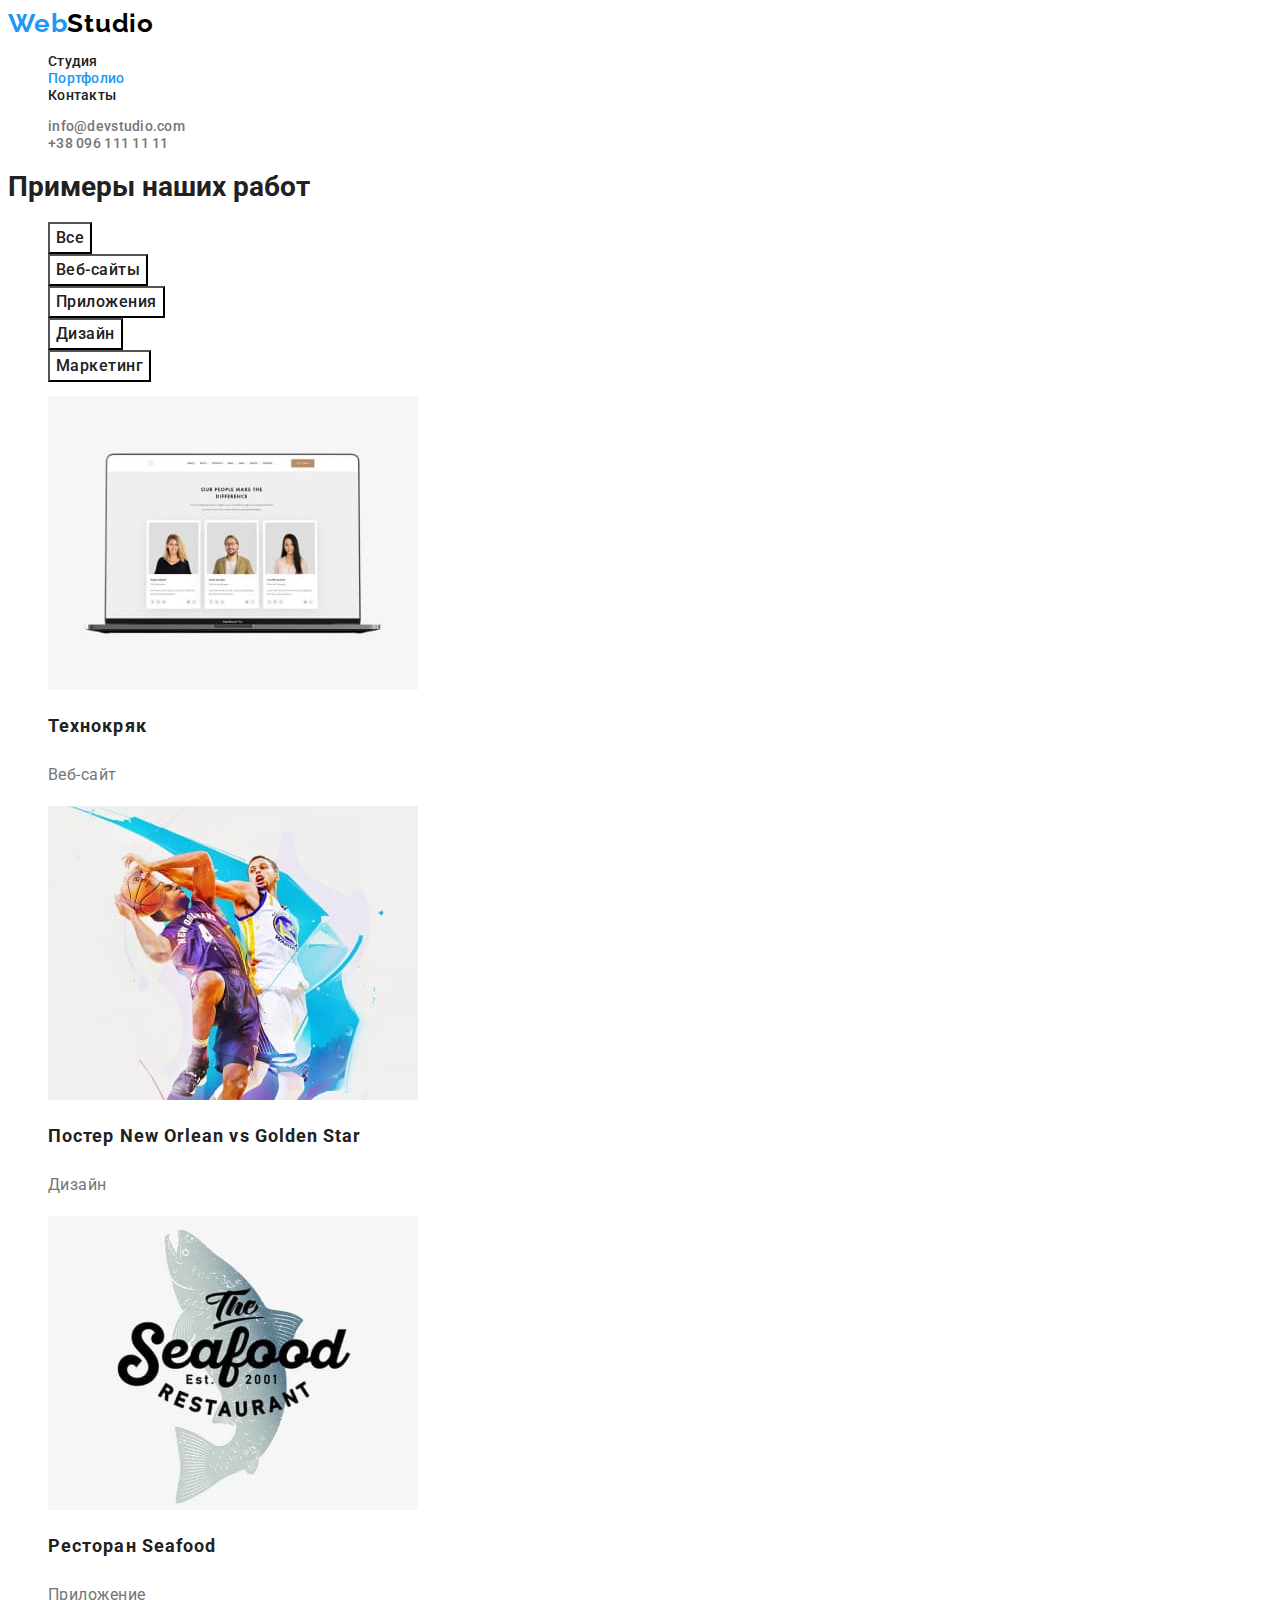
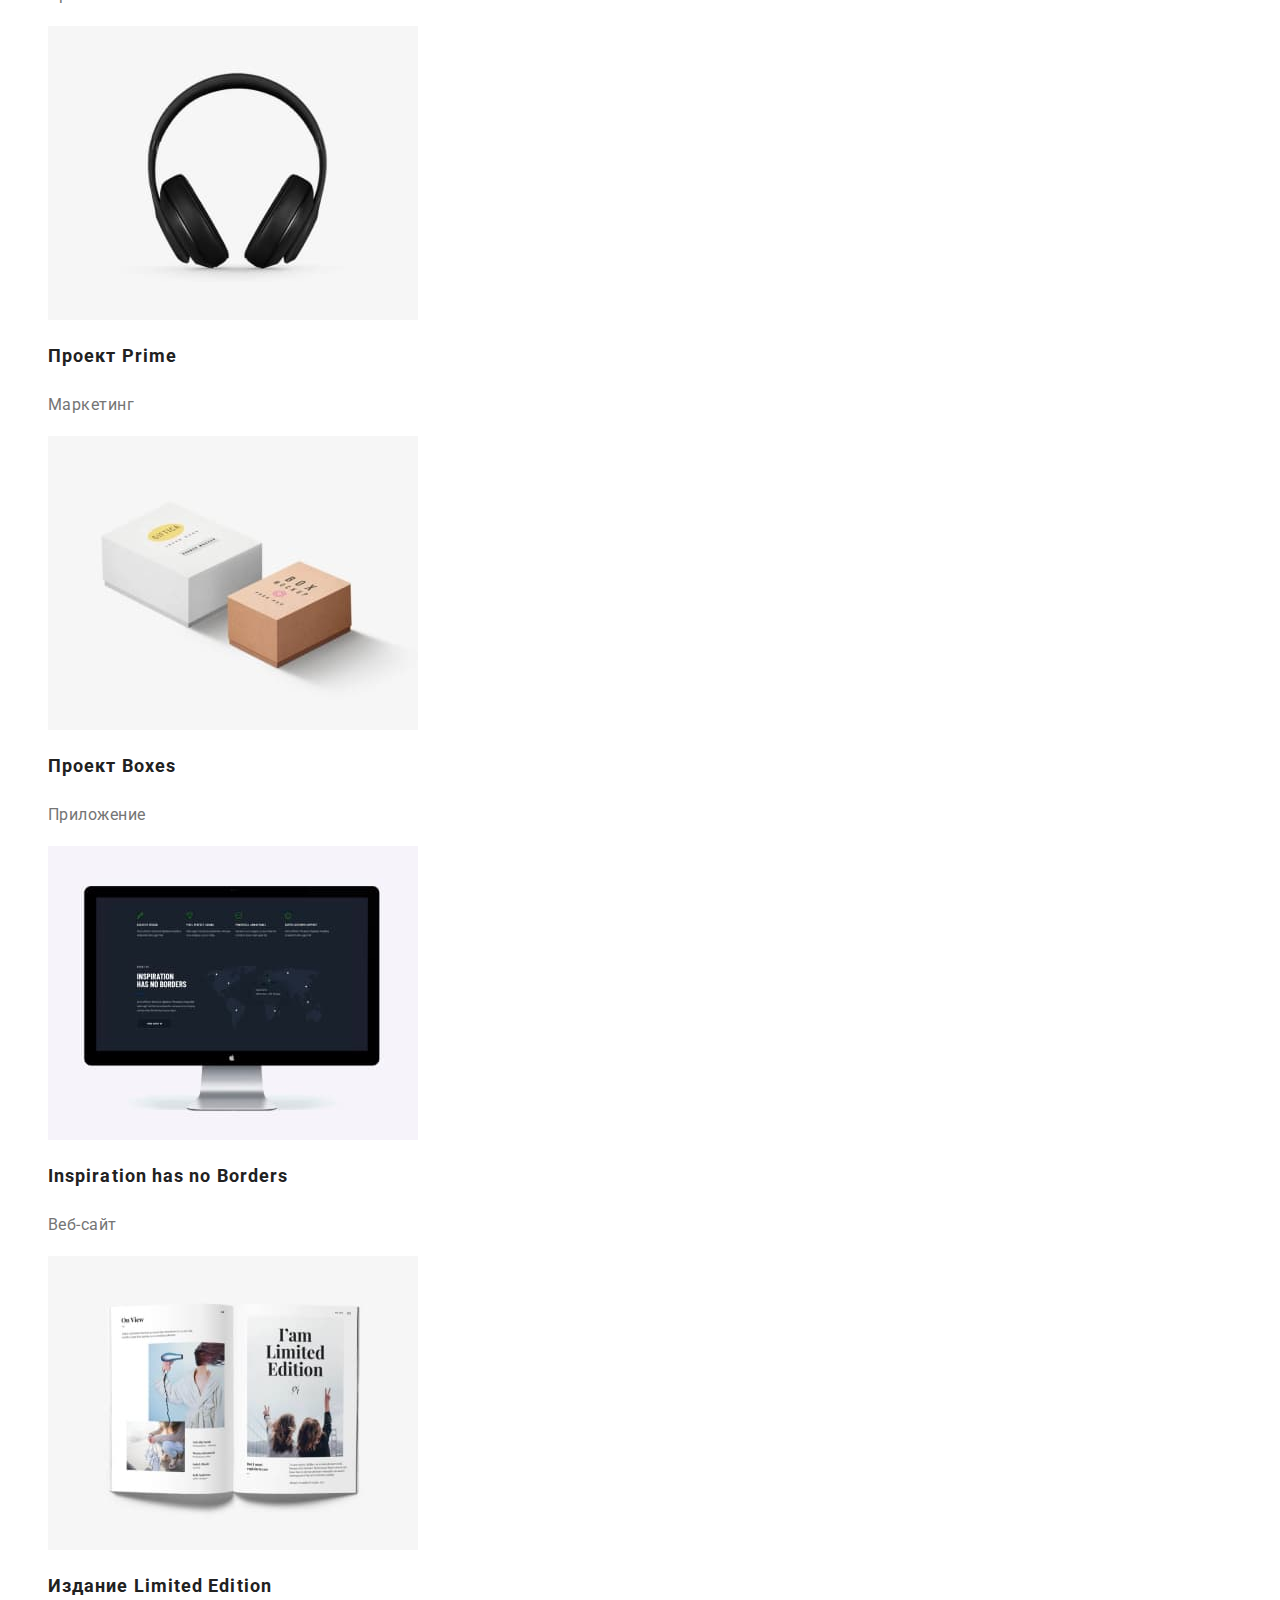
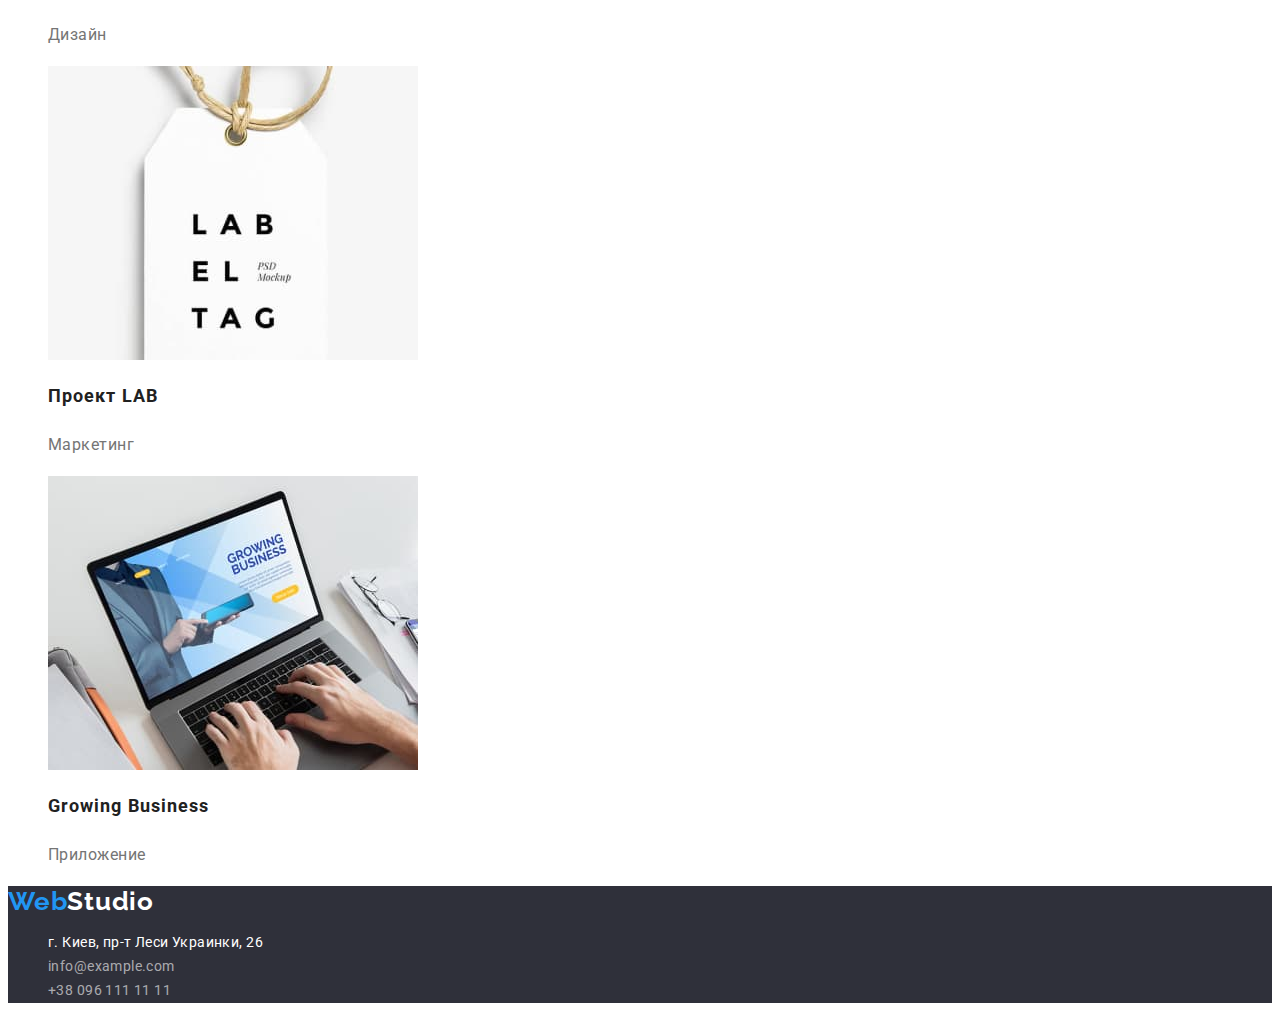
==== portfolio.html @ 734d66bd "hw-3" ====
<!DOCTYPE html>
<html lang="ru">
  <head>
    <meta charset="UTF-8" />
    <meta http-equiv="X-UA-Compatible" content="IE=edge" />
    <meta name="viewport" content="width=device-width, initial-scale=1.0" />
    <title>Портфолио</title>
    <link rel="stylesheet" href="./css/styles.css" />
    <link rel="preconnect" href="https://fonts.googleapis.com" />
    <link rel="preconnect" href="https://fonts.gstatic.com" crossorigin />
    <link
      href="https://fonts.googleapis.com/css2?family=Raleway:wght@700&family=Roboto:wght@400;500;700;900&display=swap"
      rel="stylesheet"
    />
  </head>
  <body>
    <header>
      <a class="logo-header" href="./index.html"
        ><span class="logo-web">Web</span>Studio</a
      >
      <nav>
        <ul class="menu-nav list">
          <li><a href="./index.html" class="link">Студия</a></li>
          <li><a href="" class="link current">Портфолио</a></li>
          <li><a href="" class="link">Контакты</a></li>
        </ul>
      </nav>
      <ul class="contacts list">
        <li>
          <a href="mailto:info@devstudio.com" class="link"
            >info@devstudio.com</a
          >
        </li>
        <li><a href="tel:+380961111111" class="link">+38 096 111 11 11</a></li>
      </ul>
    </header>

    <main>
      <section>
        <h1>Примеры наших работ</h1>
        <ul class="list">
          <li>
            <button type="button" class="button-filter">Все</button>
          </li>
          <li>
            <button type="button" class="button-filter">Веб-сайты</button>
          </li>
          <li>
            <button type="button" class="button-filter">Приложения</button>
          </li>
          <li>
            <button type="button" class="button-filter">Дизайн</button>
          </li>
          <li>
            <button type="button" class="button-filter">Маркетинг</button>
          </li>
        </ul>

        <ul class="list">
          <li>
            <a class="work-examples" href="">
              <img src="./images/1.jpg" alt="Технокряк" width="370" />
              <h2 class="work-examples-project">Технокряк</h2>
              <p class="work-examples-type">Веб-сайт</p>
            </a>
          </li>
          <li>
            <a class="work-examples" href="">
              <img
                src="./images/2.jpg"
                alt="Постер New Orlean vs Golden Star"
                width="370"
              />
              <h2 class="work-examples-project">
                Постер New Orlean vs Golden Star
              </h2>
              <p class="work-examples-type">Дизайн</p></a
            >
          </li>
          <li>
            <a class="work-examples" href="">
              <img src="./images/3.jpg" alt="Ресторан Seafood" width="370" />
              <h2 class="work-examples-project">Ресторан Seafood</h2>
              <p class="work-examples-type">Приложение</p>
            </a>
          </li>
          <li>
            <a class="work-examples" href="">
              <img src="./images/4.jpg" alt="Проект Prime" width="370" />
              <h2 class="work-examples-project">Проект Prime</h2>
              <p class="work-examples-type">Маркетинг</p>
            </a>
          </li>
          <li>
            <a class="work-examples" href="">
              <img src="./images/5.jpg" alt="Проект Boxes" width="370" />
              <h2 class="work-examples-project">Проект Boxes</h2>
              <p class="work-examples-type">Приложение</p>
            </a>
          </li>
          <li>
            <a class="work-examples" href="">
              <img
                src="./images/6.jpg"
                alt="Inspiration has no Borders"
                width="370"
              />
              <h2 class="work-examples-project">Inspiration has no Borders</h2>
              <p class="work-examples-type">Веб-сайт</p>
            </a>
          </li>
          <li>
            <a class="work-examples" href="">
              <img
                src="./images/7.jpg"
                alt="Издание Limited Edition"
                width="370"
              />
              <h2 class="work-examples-project">Издание Limited Edition</h2>
              <p class="work-examples-type">Дизайн</p>
            </a>
          </li>
          <li>
            <a class="work-examples" href="">
              <img src="./images/8.jpg" alt="Проект LAB" width="370" />
              <h2 class="work-examples-project">Проект LAB</h2>
              <p class="work-examples-type">Маркетинг</p>
            </a>
          </li>
          <li>
            <a class="work-examples" href="">
              <img src="./images/9.jpg" alt="Growing Business" width="370" />
              <h2 class="work-examples-project">Growing Business</h2>
              <p class="work-examples-type">Приложение</p>
            </a>
          </li>
        </ul>
      </section>
    </main>

    <footer class="footer">
      <a class="logo-footer" href="#"
        ><span class="logo-web">Web</span>Studio</a
      >
      <address class="address">
        <ul class="list">
          <li>
            <a
              href="https://goo.gl/maps/Yheyc2AnssqFfezK6"
              target="_blank"
              class="footer-address"
              >г. Киев, пр-т Леси Украинки, 26</a
            >
          </li>
          <li>
            <a href="mailto:info@example.com" class="footer-contacts"
              >info@example.com</a
            >
          </li>
          <li>
            <a href="tel:+380961111111" class="footer-contacts"
              >+38 096 111 11 11</a
            >
          </li>
        </ul>
      </address>
    </footer>
  </body>
</html>
---- css/styles.css ----
:root {
    --primary-text-color: #212121;
    --accent-text-color: #2196F3;
    --second-text-color: #757575;
    --primary-background-color: #FFFFFF;
    --accent-background-color: #2196F3;
}

body {
    font-family: 'Roboto', sans-serif; 
    font-size: 14px;
    background-color: var(--primary-background-color);
    color: var(--primary-text-color)
}

.list {
    list-style: none;
}
/* Logo */
.logo-header, .logo-footer {
    text-decoration: none;
    font-family: 'Raleway', sans-serif;
    font-weight: 700;
    font-size: 26px;
    line-height: 1.19;
    letter-spacing: 0.03em;
}
.logo-header {
    color: #000000;
}
.logo-footer {
    color: #FFFFFF;
}
.logo-web {
    color: var(--accent-text-color);
}

/* Menu nav + Contacts*/
.menu-nav .link, .contacts .link {
    text-decoration: none;
    color: var(--primary-text-color);
    font-weight: 500;
    line-height: 1.14;
    letter-spacing: 0.02em;
}
.menu-nav .link.current {
    color: var(--accent-text-color);
}

.menu-nav .link:hover, .menu-nav .link:focus, .contacts .link:hover, .contacts .link:focus {
    color: var(--accent-text-color);
}
.contacts .link {
color: var(--second-text-color);
}

/* Herro */
.section-herro {
background-image: url(../images/hero.jpg);
width: 100%;
height: 600px;
text-align: center;
}
.herro-title {
    font-weight: 900;
    font-size: 44px;
    line-height: 1.36;
    text-align: center;
    letter-spacing: 0.06em;
    color: #FFFFFF;
    text-transform: uppercase;
}

/* Feature */
.feature-title {
    font-weight: 700;
    font-size: 14px;
    line-height: 1.14;
    letter-spacing: 0.03em;
    text-transform: uppercase;
}
.feature-text {
    font-weight: 400;
    line-height: 1.71;
    letter-spacing: 0.03em;
    color: var(--second-text-color);
}

/* Our-work */
.our-work-title, .team-title {
    font-weight: 700;
    font-size: 36px;
    line-height: 1.17;
    text-align: center;
    letter-spacing: 0.03em;
}

/* Our-team */
.our-team {
    background-color: #F5F4FA;
}
.full-name, .post {
    font-weight: 500;
    font-size: 16px;
    line-height: 1.19;
    text-align: center;
    letter-spacing: 0.03em;
}
.post {
    font-weight: 400;
    color: var(--second-text-color);
}


/* Portfolio */
.work-examples {
    text-decoration: none;
   }

.work-examples-project {
    font-weight: 700;
    font-size: 18px;
    line-height: 2;
    letter-spacing: 0.06em;
    color: var(--primary-text-color);
}
.work-examples-type {
    font-size: 16px;
    line-height: 1.88;
    letter-spacing: 0.03em;
    color: var(--second-text-color);
}

/* Button */
.button-filter {
    color: var(--primary-text-color);
    background-color: var(--primary-background-color);
    font-family: inherit;
    font-weight: 500;
    font-size: 16px;
    line-height: 1.62;
    text-align: center;
    letter-spacing: 0.03em;
    cursor: pointer;
}
.button-filter:hover, .button-filter:focus {
    color: #FFFFFF;
    background-color: var(--accent-background-color);
}

.button-order {
    font-family: inherit;
    font-weight: 700;
    font-size: 16px;
    line-height: 1.88;
    align-items: center;
    text-align: center;
    letter-spacing: 0.06em;
    color: #FFFFFF;
    background-color: var(--accent-background-color);
    cursor: pointer;
}
.button-order:hover, .button-order:focus {
    background-color: #188CE8;
}

/* Footer */
.footer {
    background-color: #2F303A;
}
.address {
    font-style: normal;
    line-height: 1.71;
    letter-spacing: 0.03em;
}
.footer-address {
    text-decoration: none;
    color: #FFFFFF;
}
.footer-contacts {
    text-decoration: none;
    color: rgba(255, 255, 255, 0.6);
}
.footer-contacts:hover, .footer-contacts:focus {
    color: var(--accent-text-color);
}
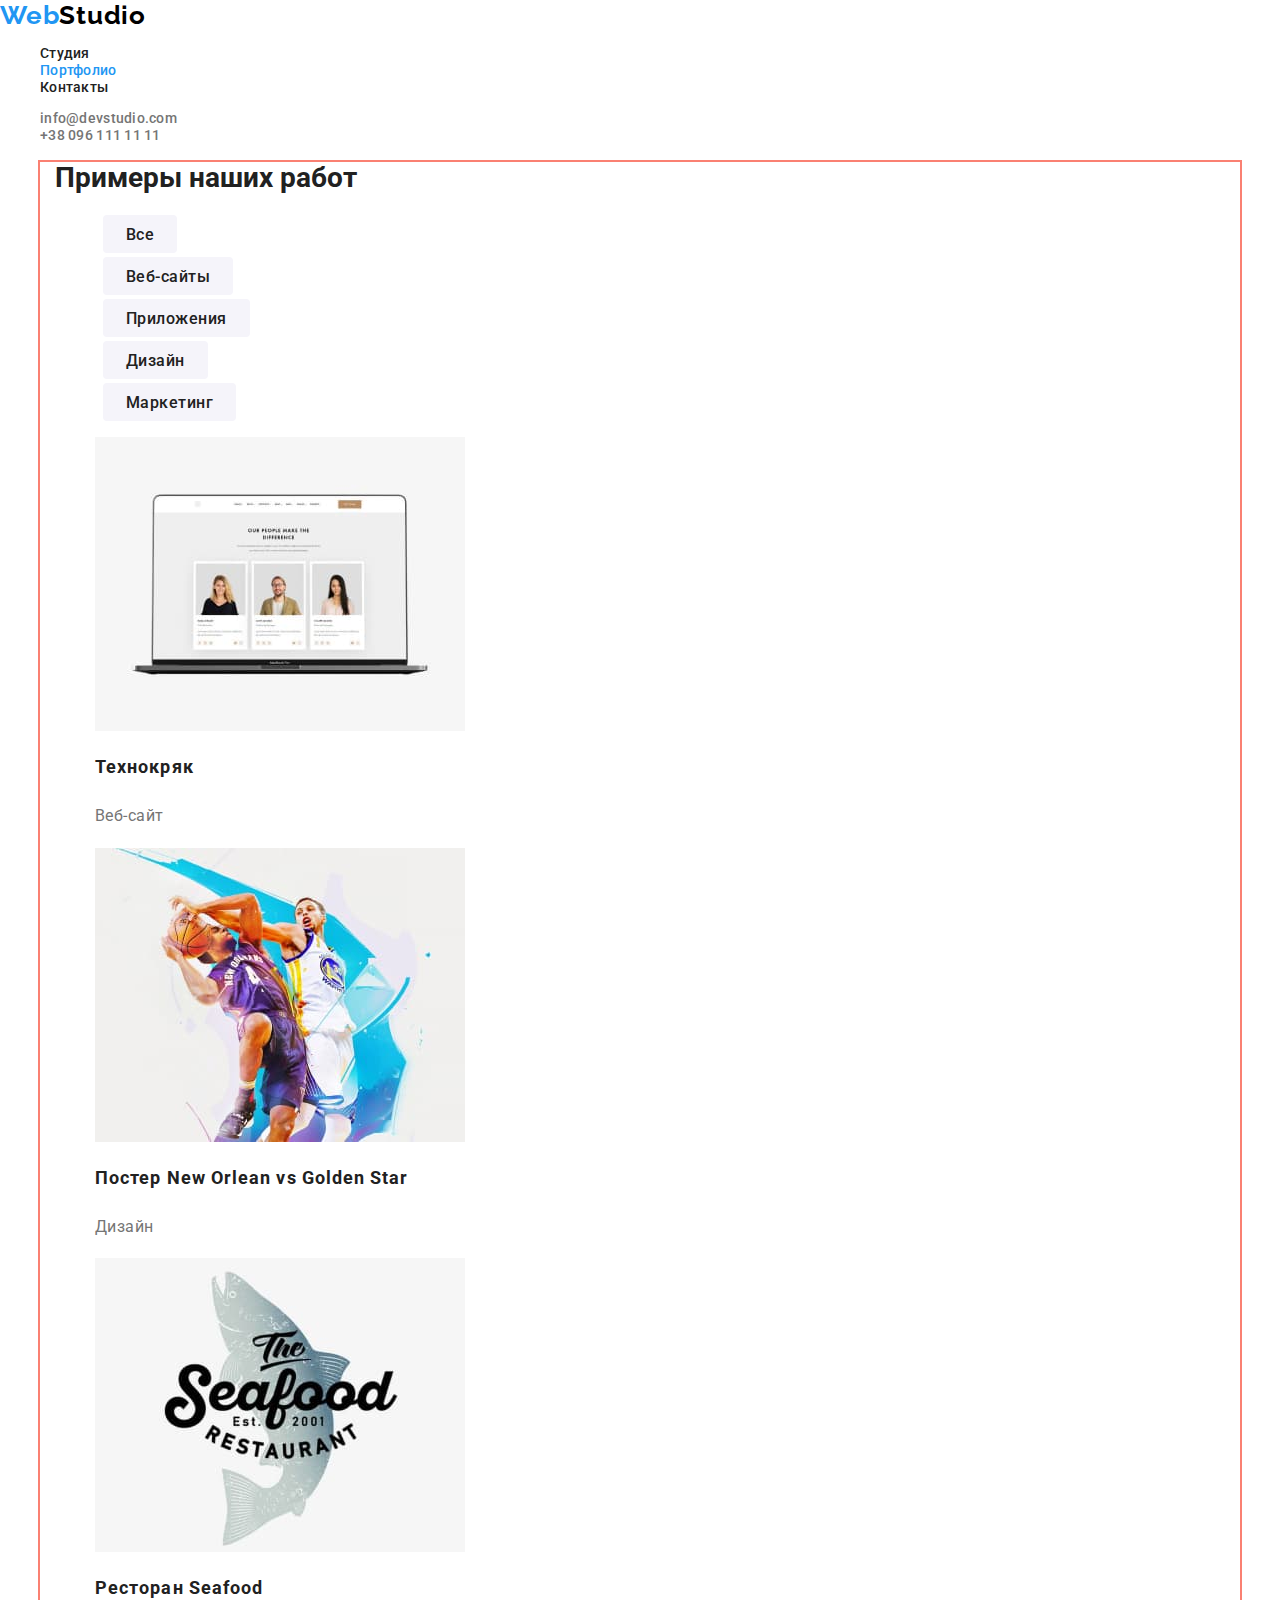
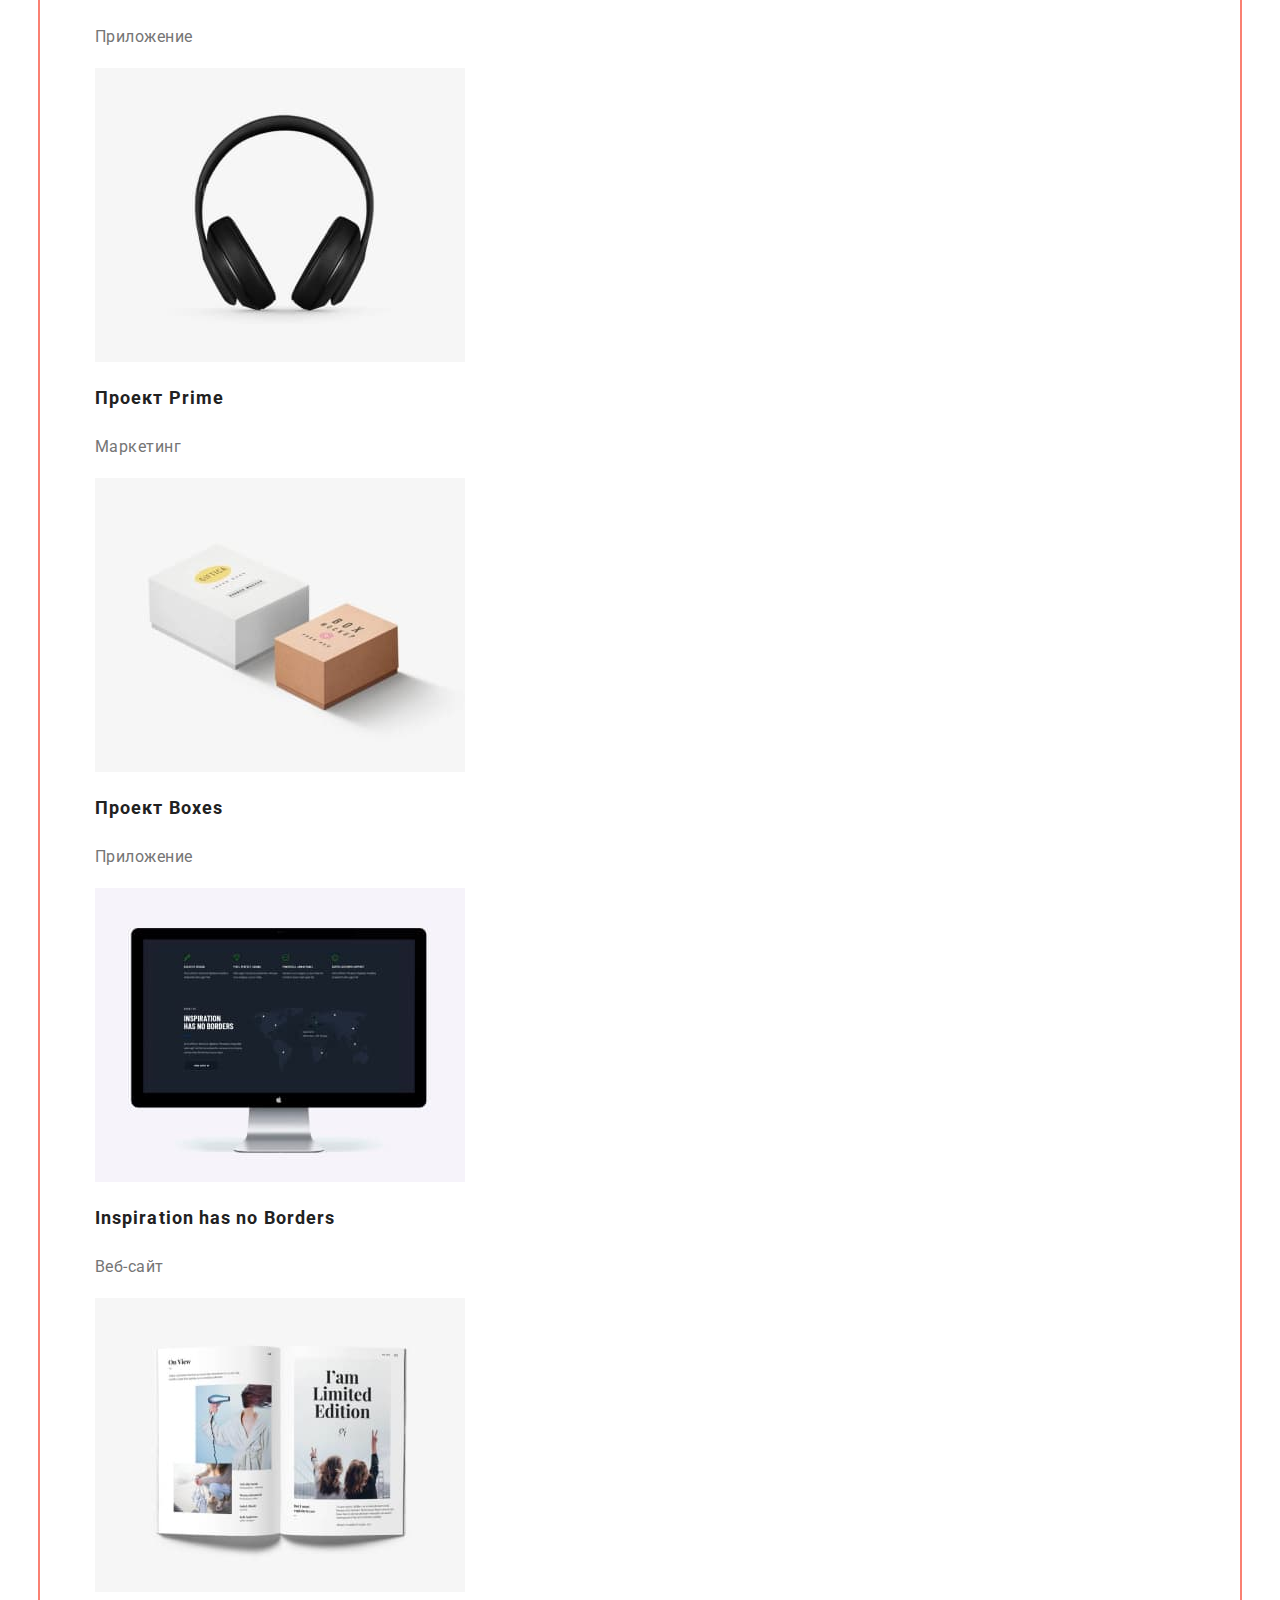
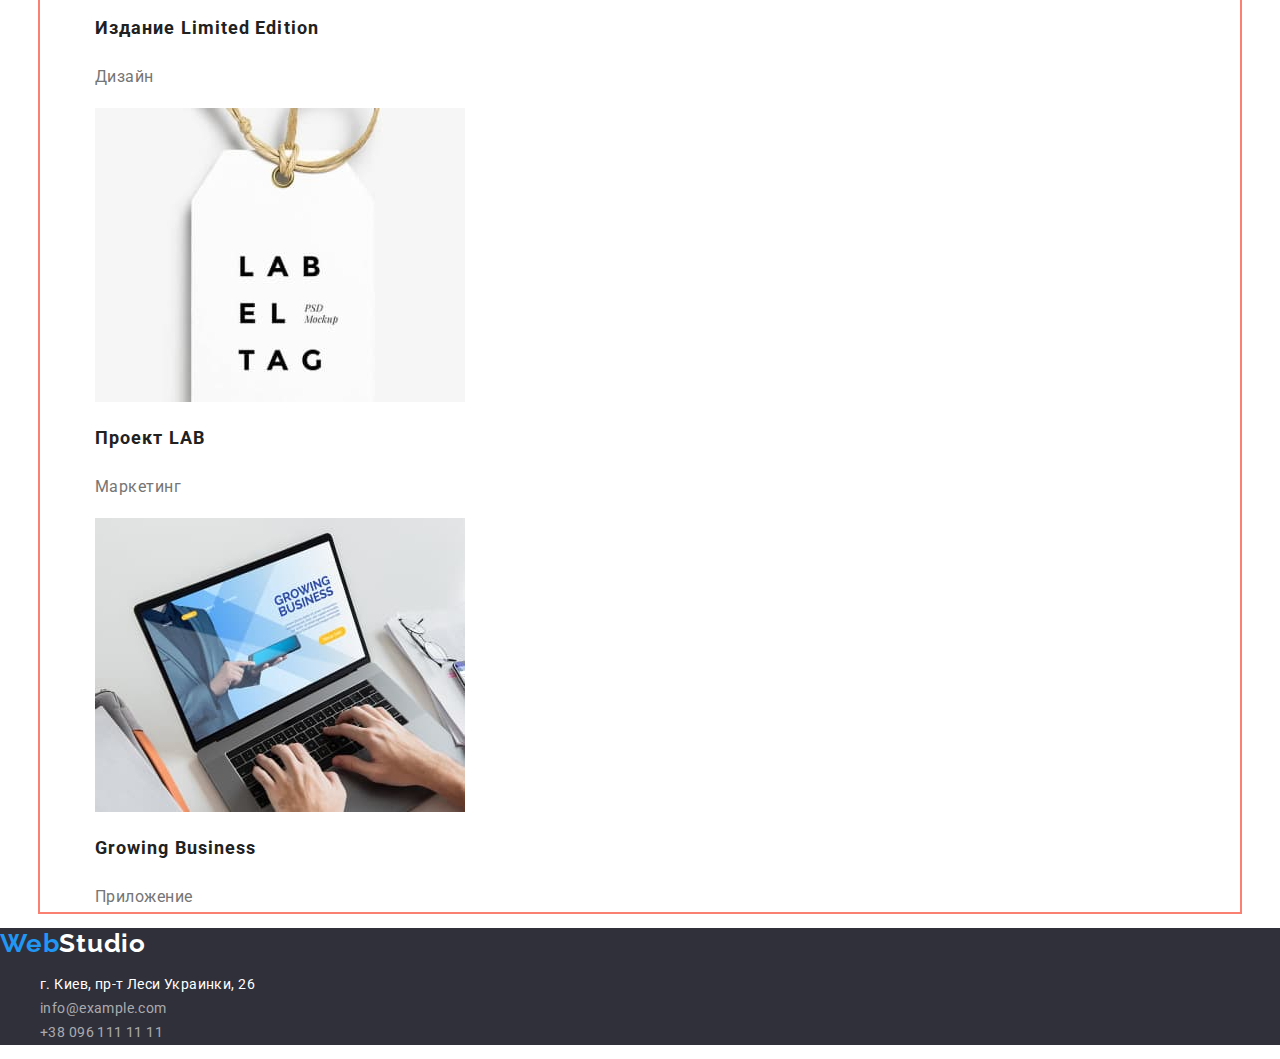
==== commit 556d4098: "button+" ====
--- a/portfolio.html
+++ b/portfolio.html
@@ -5,6 +5,7 @@
     <meta http-equiv="X-UA-Compatible" content="IE=edge" />
     <meta name="viewport" content="width=device-width, initial-scale=1.0" />
     <title>Портфолио</title>
+     <link rel="stylesheet" href="https://cdnjs.cloudflare.com/ajax/libs/modern-normalize/1.1.0/modern-normalize.min.css">
     <link rel="stylesheet" href="./css/styles.css" />
     <link rel="preconnect" href="https://fonts.googleapis.com" />
     <link rel="preconnect" href="https://fonts.gstatic.com" crossorigin />
@@ -37,7 +38,9 @@
 
     <main>
       <section>
+<div class="conteiner">
         <h1>Примеры наших работ</h1>
+        <!-- Кнопки -->
         <ul class="list">
           <li>
             <button type="button" class="button-filter">Все</button>
@@ -56,6 +59,7 @@
           </li>
         </ul>
 
+        <!-- Карточки работ -->
         <ul class="list">
           <li>
             <a class="work-examples" href="">
@@ -135,6 +139,7 @@
             </a>
           </li>
         </ul>
+        </div>
       </section>
     </main>
 
--- a/css/styles.css
+++ b/css/styles.css
@@ -4,6 +4,7 @@
     --second-text-color: #757575;
     --primary-background-color: #FFFFFF;
     --accent-background-color: #2196F3;
+    --button-primary-background: #F5F4FA;
 }
 
 body {
@@ -13,8 +14,20 @@
     color: var(--primary-text-color)
 }
 
+.conteiner {
+width: 1200px;
+margin: 0 auto;
+padding: 0 15px;
+
+outline: 2px solid salmon;
+}
+
 .list {
     list-style: none;
+}
+/* Header */
+.header {
+    border-bottom: 1px solid #ECECEC;
 }
 /* Logo */
 .logo-header, .logo-footer {
@@ -134,7 +147,7 @@
 /* Button */
 .button-filter {
     color: var(--primary-text-color);
-    background-color: var(--primary-background-color);
+    background-color: var(--button-primary-background);
     font-family: inherit;
     font-weight: 500;
     font-size: 16px;
@@ -142,10 +155,23 @@
     text-align: center;
     letter-spacing: 0.03em;
     cursor: pointer;
+
+    padding: 6px 22px;
+    border-radius: 4px;
+    display: inline-block;
+    margin: 2px 8px;
+    height: 38px;
+    border: 1px solid transparent;
+    1box-shadow:0 4px 4px rgba(0, 0, 0, 0.25);
 }
 .button-filter:hover, .button-filter:focus {
     color: #FFFFFF;
     background-color: var(--accent-background-color);
+    box-shadow: 0px 2px 2px 0px rgba(0, 0, 0, 0.12);
+    
+    box-shadow: 0px 1px 2px 0px rgba(0, 0, 0, 0.08);
+    
+    box-shadow: 0px 3px 1px 0px rgba(0, 0, 0, 0.1);
 }
 
 .button-order {
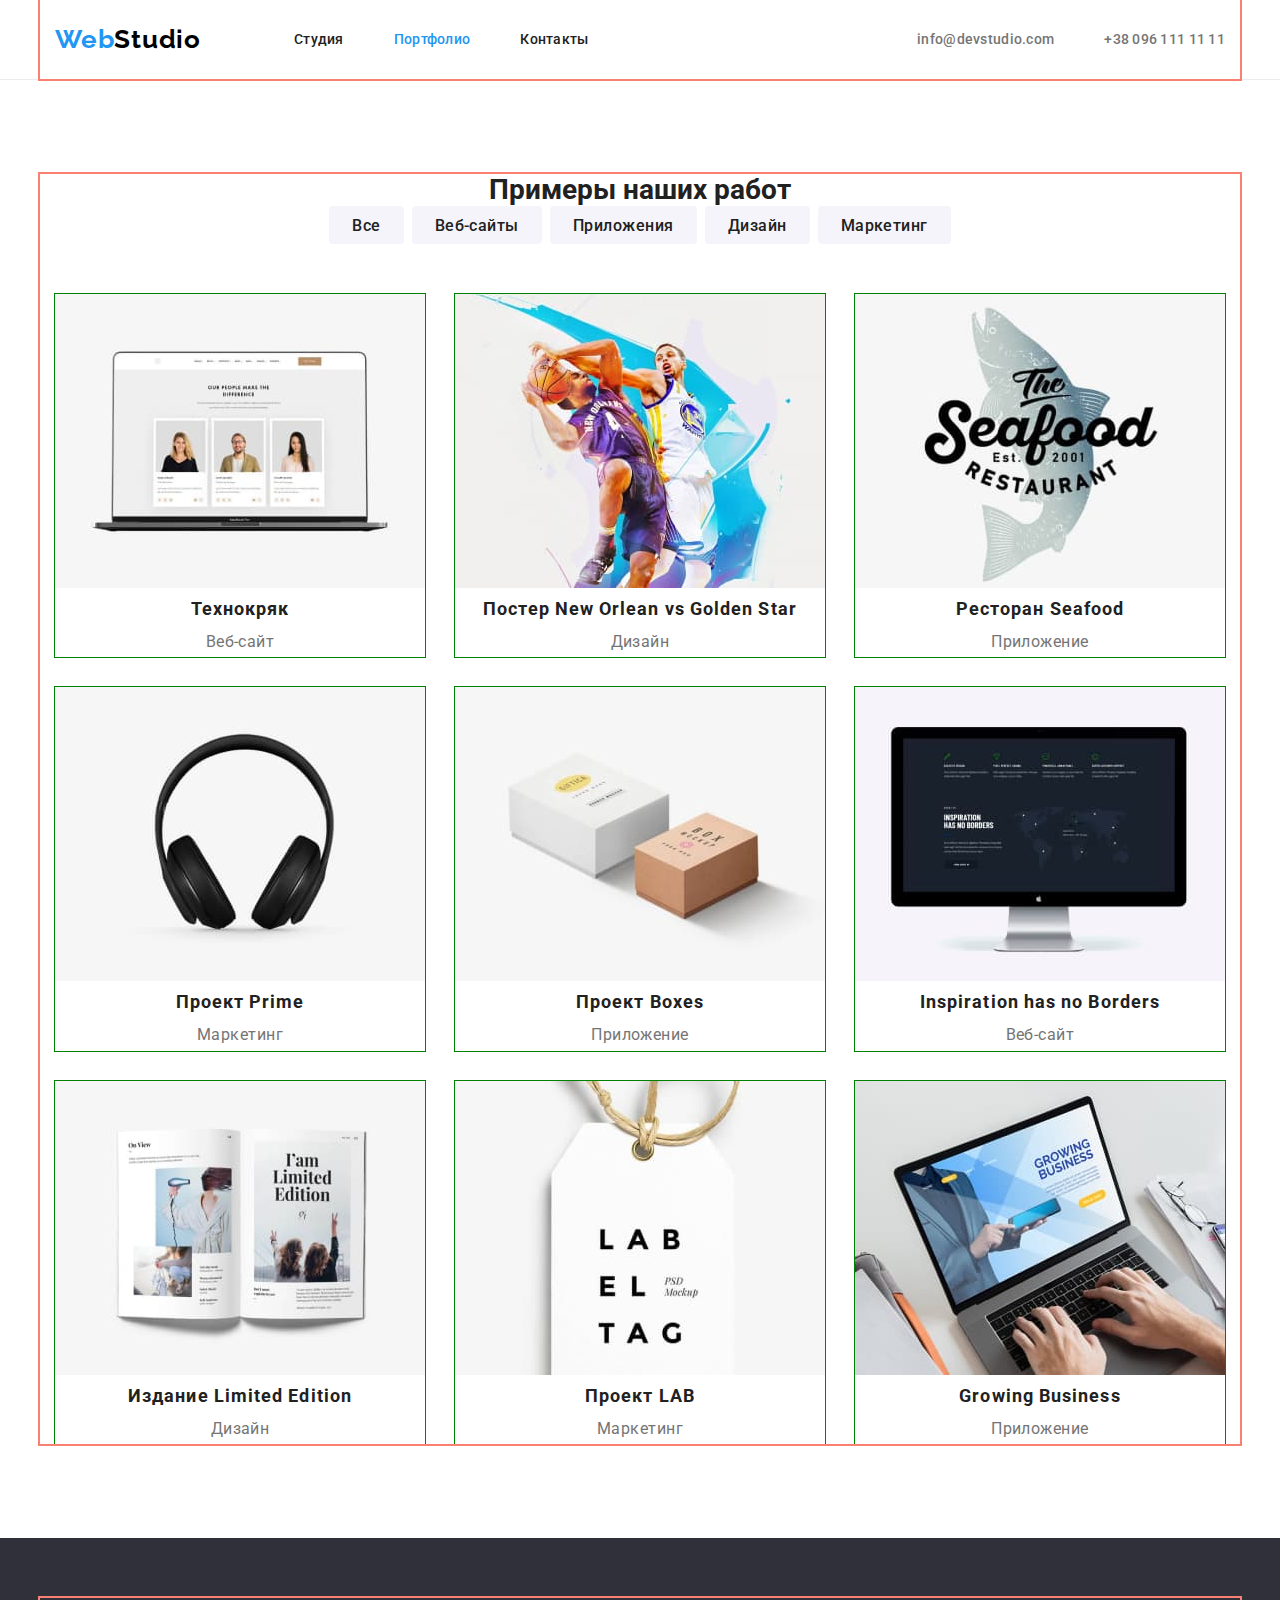
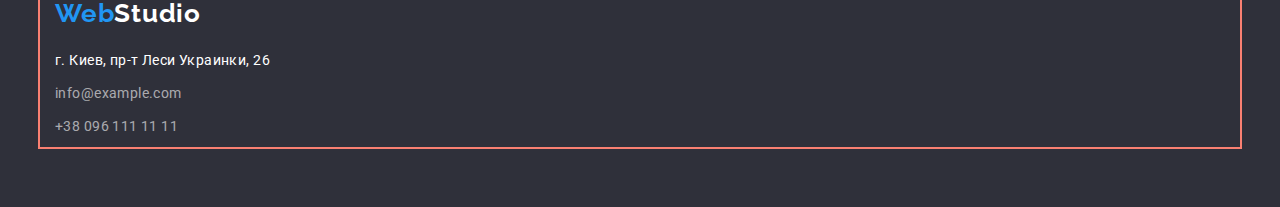
==== commit 727c0efe: "+" ====
--- a/portfolio.html
+++ b/portfolio.html
@@ -5,7 +5,10 @@
     <meta http-equiv="X-UA-Compatible" content="IE=edge" />
     <meta name="viewport" content="width=device-width, initial-scale=1.0" />
     <title>Портфолио</title>
-     <link rel="stylesheet" href="https://cdnjs.cloudflare.com/ajax/libs/modern-normalize/1.1.0/modern-normalize.min.css">
+    <link
+      rel="stylesheet"
+      href="https://cdnjs.cloudflare.com/ajax/libs/modern-normalize/1.1.0/modern-normalize.min.css"
+    />
     <link rel="stylesheet" href="./css/styles.css" />
     <link rel="preconnect" href="https://fonts.googleapis.com" />
     <link rel="preconnect" href="https://fonts.gstatic.com" crossorigin />
@@ -15,160 +18,154 @@
     />
   </head>
   <body>
-    <header>
-      <a class="logo-header" href="./index.html"
-        ><span class="logo-web">Web</span>Studio</a
-      >
-      <nav>
-        <ul class="menu-nav list">
-          <li><a href="./index.html" class="link">Студия</a></li>
-          <li><a href="" class="link current">Портфолио</a></li>
-          <li><a href="" class="link">Контакты</a></li>
+    <header class="header">
+      <div class="container cont-header">
+        <a class="logo-header" href="./index.html"><span class="logo-web">Web</span>Studio</a>
+        <nav>
+          <ul class="menu-nav list">
+            <li class="nav-item"><a href="./index.html" class="link ">Студия</a></li>
+            <li class="nav-item"><a href="" class="link current">Портфолио</a></li>
+            <li class="nav-item"><a href="" class="link">Контакты</a></li>
+          </ul>
+        </nav>
+        <ul class="contacts list">
+          <li class="nav-item">
+            <a href="mailto:info@devstudio.com" class="link">info@devstudio.com</a>
+          </li>
+          <li class="nav-item"><a href="tel:+380961111111" class="link">+38 096 111 11 11</a></li>
         </ul>
-      </nav>
-      <ul class="contacts list">
-        <li>
-          <a href="mailto:info@devstudio.com" class="link"
-            >info@devstudio.com</a
-          >
-        </li>
-        <li><a href="tel:+380961111111" class="link">+38 096 111 11 11</a></li>
-      </ul>
+      </div>
     </header>
 
     <main>
-      <section>
-<div class="conteiner">
-        <h1>Примеры наших работ</h1>
-        <!-- Кнопки -->
-        <ul class="list">
-          <li>
-            <button type="button" class="button-filter">Все</button>
-          </li>
-          <li>
-            <button type="button" class="button-filter">Веб-сайты</button>
-          </li>
-          <li>
-            <button type="button" class="button-filter">Приложения</button>
-          </li>
-          <li>
-            <button type="button" class="button-filter">Дизайн</button>
-          </li>
-          <li>
-            <button type="button" class="button-filter">Маркетинг</button>
-          </li>
-        </ul>
+      <section class="section">
+        <div class="container center">
+          <h1>Примеры наших работ</h1>
+          <!-- Кнопки -->
+          <ul class="btm-works list">
+            <li class="item">
+              <button type="button" class="button-filter">Все</button>
+            </li>
+            <li class="item">
+              <button type="button" class="button-filter">Веб-сайты</button>
+            </li>
+            <li class="item">
+              <button type="button" class="button-filter">Приложения</button>
+            </li>
+            <li class="item">
+              <button type="button" class="button-filter">Дизайн</button>
+            </li>
+            <li class="item">
+              <button type="button" class="button-filter">Маркетинг</button>
+            </li>
+          </ul>
 
-        <!-- Карточки работ -->
-        <ul class="list">
-          <li>
-            <a class="work-examples" href="">
-              <img src="./images/1.jpg" alt="Технокряк" width="370" />
-              <h2 class="work-examples-project">Технокряк</h2>
-              <p class="work-examples-type">Веб-сайт</p>
-            </a>
-          </li>
-          <li>
-            <a class="work-examples" href="">
-              <img
-                src="./images/2.jpg"
-                alt="Постер New Orlean vs Golden Star"
-                width="370"
-              />
-              <h2 class="work-examples-project">
-                Постер New Orlean vs Golden Star
-              </h2>
-              <p class="work-examples-type">Дизайн</p></a
-            >
-          </li>
-          <li>
-            <a class="work-examples" href="">
-              <img src="./images/3.jpg" alt="Ресторан Seafood" width="370" />
-              <h2 class="work-examples-project">Ресторан Seafood</h2>
-              <p class="work-examples-type">Приложение</p>
-            </a>
-          </li>
-          <li>
-            <a class="work-examples" href="">
-              <img src="./images/4.jpg" alt="Проект Prime" width="370" />
-              <h2 class="work-examples-project">Проект Prime</h2>
-              <p class="work-examples-type">Маркетинг</p>
-            </a>
-          </li>
-          <li>
-            <a class="work-examples" href="">
-              <img src="./images/5.jpg" alt="Проект Boxes" width="370" />
-              <h2 class="work-examples-project">Проект Boxes</h2>
-              <p class="work-examples-type">Приложение</p>
-            </a>
-          </li>
-          <li>
-            <a class="work-examples" href="">
-              <img
-                src="./images/6.jpg"
-                alt="Inspiration has no Borders"
-                width="370"
-              />
-              <h2 class="work-examples-project">Inspiration has no Borders</h2>
-              <p class="work-examples-type">Веб-сайт</p>
-            </a>
-          </li>
-          <li>
-            <a class="work-examples" href="">
-              <img
-                src="./images/7.jpg"
-                alt="Издание Limited Edition"
-                width="370"
-              />
-              <h2 class="work-examples-project">Издание Limited Edition</h2>
-              <p class="work-examples-type">Дизайн</p>
-            </a>
-          </li>
-          <li>
-            <a class="work-examples" href="">
-              <img src="./images/8.jpg" alt="Проект LAB" width="370" />
-              <h2 class="work-examples-project">Проект LAB</h2>
-              <p class="work-examples-type">Маркетинг</p>
-            </a>
-          </li>
-          <li>
-            <a class="work-examples" href="">
-              <img src="./images/9.jpg" alt="Growing Business" width="370" />
-              <h2 class="work-examples-project">Growing Business</h2>
-              <p class="work-examples-type">Приложение</p>
-            </a>
-          </li>
-        </ul>
+          <!-- Карточки работ -->
+          <ul class="examples list">
+            <li class="item">
+              <a class="work-examples" href="">
+                <img src="./images/1.jpg" alt="Технокряк" width="370" />
+                <h2 class="work-examples-project">Технокряк</h2>
+                <p class="work-examples-type">Веб-сайт</p>
+              </a>
+            </li>
+            <li class="item">
+              <a class="work-examples" href="">
+                <img
+                  src="./images/2.jpg"
+                  alt="Постер New Orlean vs Golden Star"
+                  width="370"
+                />
+                <h2 class="work-examples-project">
+                  Постер New Orlean vs Golden Star
+                </h2>
+                <p class="work-examples-type">Дизайн</p></a
+              >
+            </li>
+            <li class="item">
+              <a class="work-examples" href="">
+                <img src="./images/3.jpg" alt="Ресторан Seafood" width="370" />
+                <h2 class="work-examples-project">Ресторан Seafood</h2>
+                <p class="work-examples-type">Приложение</p>
+              </a>
+            </li>
+            <li class="item">
+              <a class="work-examples" href="">
+                <img src="./images/4.jpg" alt="Проект Prime" width="370" />
+                <h2 class="work-examples-project">Проект Prime</h2>
+                <p class="work-examples-type">Маркетинг</p>
+              </a>
+            </li>
+            <li class="item">
+              <a class="work-examples" href="">
+                <img src="./images/5.jpg" alt="Проект Boxes" width="370" />
+                <h2 class="work-examples-project">Проект Boxes</h2>
+                <p class="work-examples-type">Приложение</p>
+              </a>
+            </li>
+            <li class="item">
+              <a class="work-examples" href="">
+                <img
+                  src="./images/6.jpg"
+                  alt="Inspiration has no Borders"
+                  width="370"
+                />
+                <h2 class="work-examples-project">
+                  Inspiration has no Borders
+                </h2>
+                <p class="work-examples-type">Веб-сайт</p>
+              </a>
+            </li>
+            <li class="item">
+              <a class="work-examples" href="">
+                <img
+                  src="./images/7.jpg"
+                  alt="Издание Limited Edition"
+                  width="370"
+                />
+                <h2 class="work-examples-project">Издание Limited Edition</h2>
+                <p class="work-examples-type">Дизайн</p>
+              </a>
+            </li>
+            <li class="item">
+              <a class="work-examples" href="">
+                <img src="./images/8.jpg" alt="Проект LAB" width="370" />
+                <h2 class="work-examples-project">Проект LAB</h2>
+                <p class="work-examples-type">Маркетинг</p>
+              </a>
+            </li>
+            <li class="item">
+              <a class="work-examples" href="">
+                <img src="./images/9.jpg" alt="Growing Business" width="370" />
+                <h2 class="work-examples-project">Growing Business</h2>
+                <p class="work-examples-type">Приложение</p>
+              </a>
+            </li>
+          </ul>
         </div>
       </section>
     </main>
 
     <footer class="footer">
-      <a class="logo-footer" href="#"
-        ><span class="logo-web">Web</span>Studio</a
-      >
-      <address class="address">
-        <ul class="list">
-          <li>
-            <a
-              href="https://goo.gl/maps/Yheyc2AnssqFfezK6"
-              target="_blank"
-              class="footer-address"
-              >г. Киев, пр-т Леси Украинки, 26</a
-            >
-          </li>
-          <li>
-            <a href="mailto:info@example.com" class="footer-contacts"
-              >info@example.com</a
-            >
-          </li>
-          <li>
-            <a href="tel:+380961111111" class="footer-contacts"
-              >+38 096 111 11 11</a
-            >
-          </li>
-        </ul>
-      </address>
+      <div class="container">
+        <a class="logo-footer" href="#"><span class="logo-web">Web</span>Studio</a>
+        
+        <address class="address">
+          <ul class="list">
+            <li>
+              <a href="https://goo.gl/maps/Yheyc2AnssqFfezK6" target="_blank" class="footer-address"
+                >г. Киев, пр-т Леси Украинки, 26</a
+              >
+            </li>
+            <li>
+              <a href="mailto:info@example.com" class="footer-contacts">info@example.com</a>
+            </li>
+            <li>
+              <a href="tel:+380961111111" class="footer-contacts">+38 096 111 11 11</a>
+            </li>
+          </ul>
+        </address>
+      </div>
     </footer>
   </body>
 </html>
--- a/css/styles.css
+++ b/css/styles.css
@@ -5,6 +5,7 @@
     --primary-background-color: #FFFFFF;
     --accent-background-color: #2196F3;
     --button-primary-background: #F5F4FA;
+    --footer-background-color: #2F303A;
 }
 
 body {
@@ -14,7 +15,7 @@
     color: var(--primary-text-color)
 }
 
-.conteiner {
+.container {
 width: 1200px;
 margin: 0 auto;
 padding: 0 15px;
@@ -22,13 +23,29 @@
 outline: 2px solid salmon;
 }
 
+h1, h2, h3, h4, h5, p {
+margin: 0;
+}
+.center {
+    text-align: center;
+}
+
 .list {
     list-style: none;
+    padding: 0;
+    margin: 0;
 }
 /* Header */
 .header {
+    ;
     border-bottom: 1px solid #ECECEC;
 }
+.cont-header {
+    display: flex;
+    align-items: center;
+    height: 79px
+}
+
 /* Logo */
 .logo-header, .logo-footer {
     text-decoration: none;
@@ -40,16 +57,29 @@
 }
 .logo-header {
     color: #000000;
+    margin-right: 93px;
 }
 .logo-footer {
     color: #FFFFFF;
+    display: inline-block;
+    margin-bottom: 20px;
 }
 .logo-web {
     color: var(--accent-text-color);
 }
 
 /* Menu nav + Contacts*/
+.menu-nav, .contacts {
+    display: flex;
+}
+.contacts {
+    margin-left: auto;
+}
 .menu-nav .link, .contacts .link {
+    display: block;
+    padding-top: 29px;
+    padding-bottom: 29px;
+
     text-decoration: none;
     color: var(--primary-text-color);
     font-weight: 500;
@@ -66,31 +96,49 @@
 .contacts .link {
 color: var(--second-text-color);
 }
+.nav-item:not(:last-child) {
+    margin-right: 50px;
+}
+
+/* Section */
+.section {
+    padding: 94px 0;
+}
 
 /* Herro */
-.section-herro {
-background-image: url(../images/hero.jpg);
-width: 100%;
+.section.herro {
+background-color: var(--footer-background-color);
 height: 600px;
 text-align: center;
+padding-top: 200px;
 }
 .herro-title {
     font-weight: 900;
     font-size: 44px;
     line-height: 1.36;
-    text-align: center;
     letter-spacing: 0.06em;
     color: #FFFFFF;
     text-transform: uppercase;
+    margin-top: 0;
+    margin-bottom: 30px;
 }
 
 /* Feature */
+.feature {
+    display: flex;
+    justify-content: space-between;
+}
+.feature .item:not(:last-child) {
+    margin-right: 30px;
+}
+
 .feature-title {
     font-weight: 700;
     font-size: 14px;
     line-height: 1.14;
     letter-spacing: 0.03em;
     text-transform: uppercase;
+    margin-bottom: 10px;
 }
 .feature-text {
     font-weight: 400;
@@ -100,12 +148,22 @@
 }
 
 /* Our-work */
+.our-work {
+    display: flex;
+    justify-content: space-between;
+    margin-right: 30px;
+    margin-bottom: 0;
+}
+.our-work > .item:not(:last-child) {
+    margin-right: 30px;
+}
 .our-work-title, .team-title {
     font-weight: 700;
     font-size: 36px;
     line-height: 1.17;
     text-align: center;
     letter-spacing: 0.03em;
+    margin-bottom: 50px;
 }
 
 /* Our-team */
@@ -126,6 +184,26 @@
 
 
 /* Portfolio */
+.examples {
+    display: flex;
+    flex-wrap: wrap;
+}
+
+.examples .item {
+    width: calc((100% - 60px) / 3);
+    margin-right: 30px;
+    margin-bottom: 30px;
+
+    outline: 1px solid green;
+}
+.examples .item:nth-child(3n) {
+    margin-right: 0;
+}
+.examples .item:nth-last-child(-n + 3) {
+    margin-bottom: 0;
+}
+
+
 .work-examples {
     text-decoration: none;
    }
@@ -145,6 +223,15 @@
 }
 
 /* Button */
+.btm-works {
+    display: flex;
+    justify-content: center;
+    margin-bottom: 50px;
+}
+.btm-works > .item:not(:last-child) {
+margin-right: 8px;
+}
+
 .button-filter {
     color: var(--primary-text-color);
     background-color: var(--button-primary-background);
@@ -155,14 +242,14 @@
     text-align: center;
     letter-spacing: 0.03em;
     cursor: pointer;
-
+    
     padding: 6px 22px;
     border-radius: 4px;
     display: inline-block;
-    margin: 2px 8px;
+    
     height: 38px;
     border: 1px solid transparent;
-    1box-shadow:0 4px 4px rgba(0, 0, 0, 0.25);
+       
 }
 .button-filter:hover, .button-filter:focus {
     color: #FFFFFF;
@@ -192,19 +279,21 @@
 
 /* Footer */
 .footer {
-    background-color: #2F303A;
+    background-color: var(--footer-background-color);
+    padding: 60px 0;
 }
 .address {
     font-style: normal;
     line-height: 1.71;
     letter-spacing: 0.03em;
 }
-.footer-address {
+.footer-address, .footer-contacts {
     text-decoration: none;
     color: #FFFFFF;
+    display: inline-block;
+    margin-bottom: 9px;
 }
 .footer-contacts {
-    text-decoration: none;
     color: rgba(255, 255, 255, 0.6);
 }
 .footer-contacts:hover, .footer-contacts:focus {
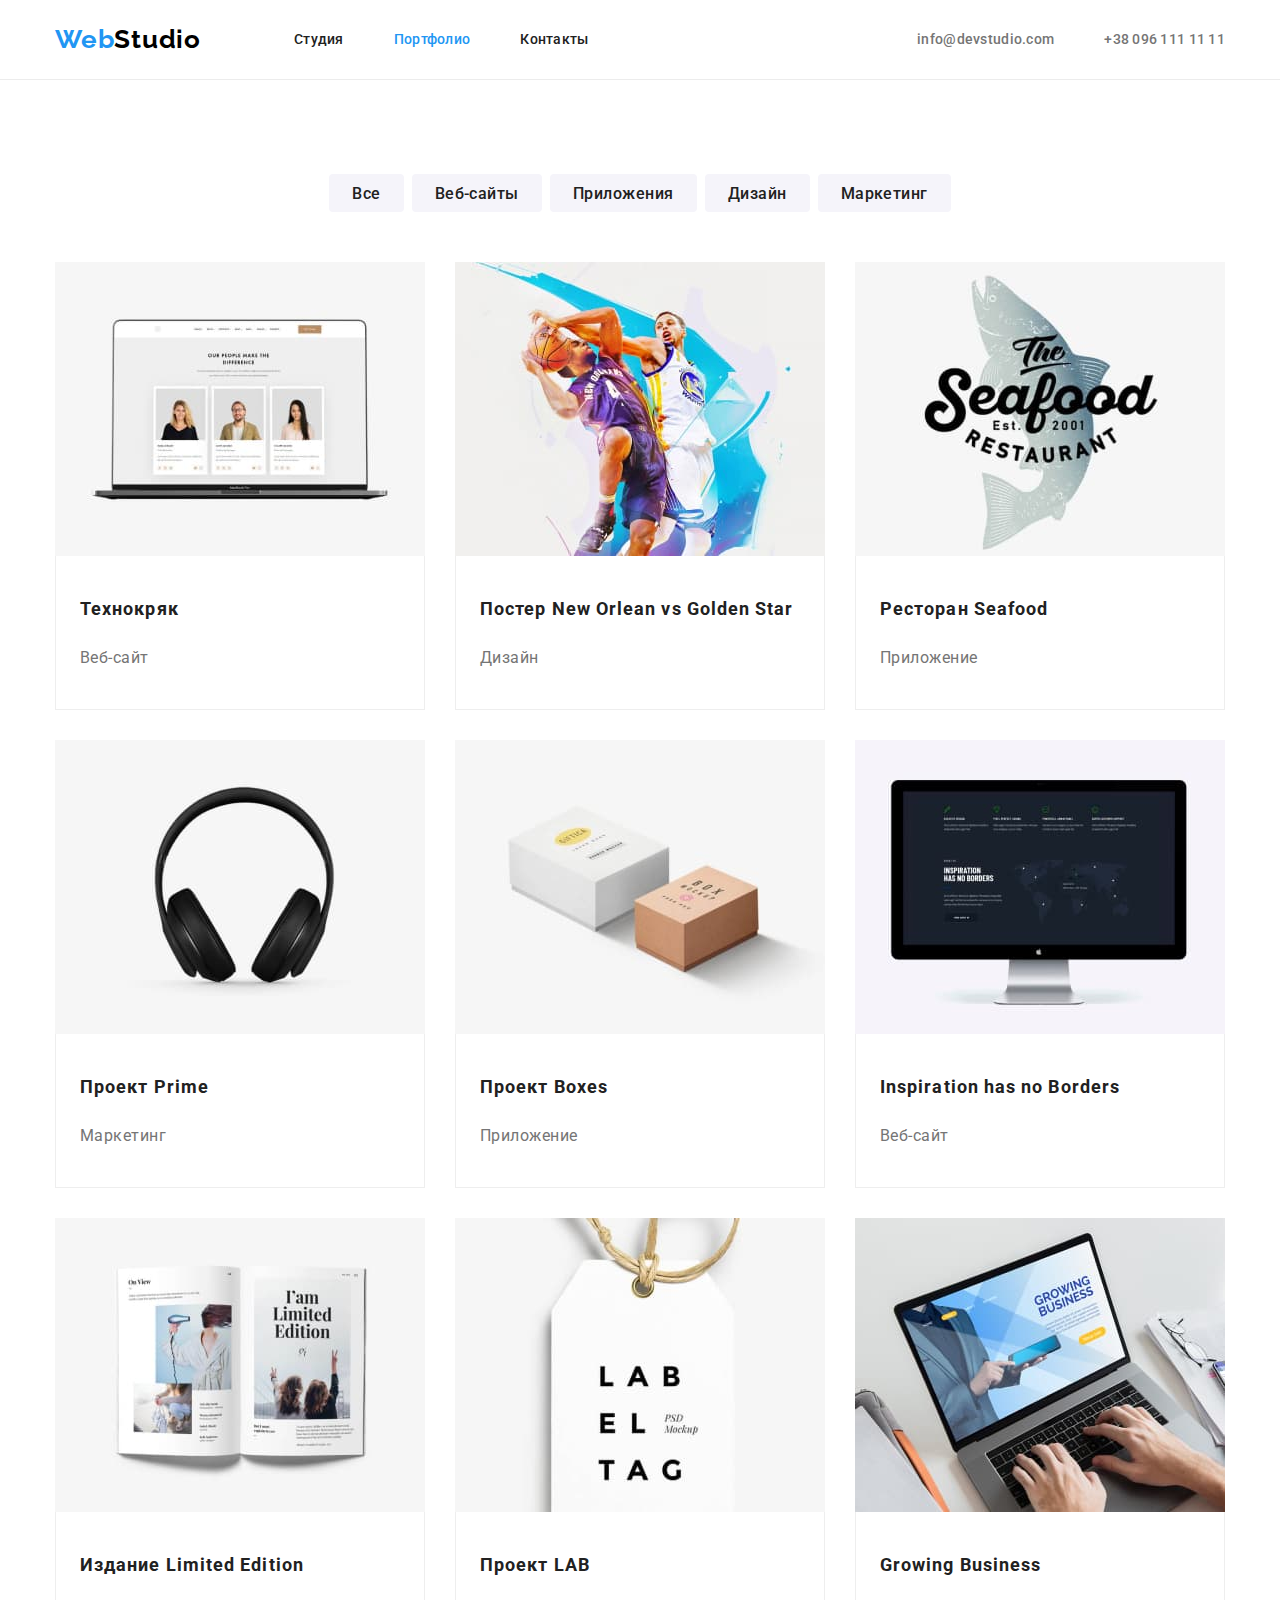
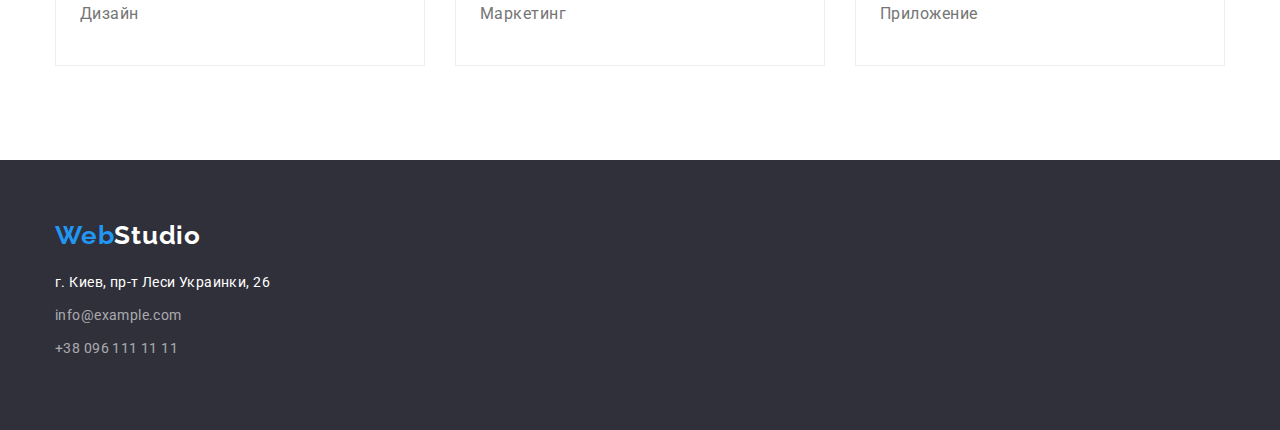
==== commit 1c79b9ba: "hw-3-ready" ====
--- a/portfolio.html
+++ b/portfolio.html
@@ -20,27 +20,37 @@
   <body>
     <header class="header">
       <div class="container cont-header">
-        <a class="logo-header" href="./index.html"><span class="logo-web">Web</span>Studio</a>
+        <a class="logo-header" href="./index.html"
+          ><span class="logo-web">Web</span>Studio</a
+        >
         <nav>
           <ul class="menu-nav list">
-            <li class="nav-item"><a href="./index.html" class="link ">Студия</a></li>
-            <li class="nav-item"><a href="" class="link current">Портфолио</a></li>
+            <li class="nav-item">
+              <a href="./index.html" class="link">Студия</a>
+            </li>
+            <li class="nav-item">
+              <a href="" class="link current">Портфолио</a>
+            </li>
             <li class="nav-item"><a href="" class="link">Контакты</a></li>
           </ul>
         </nav>
         <ul class="contacts list">
           <li class="nav-item">
-            <a href="mailto:info@devstudio.com" class="link">info@devstudio.com</a>
+            <a href="mailto:info@devstudio.com" class="link"
+              >info@devstudio.com</a
+            >
           </li>
-          <li class="nav-item"><a href="tel:+380961111111" class="link">+38 096 111 11 11</a></li>
+          <li class="nav-item">
+            <a href="tel:+380961111111" class="link">+38 096 111 11 11</a>
+          </li>
         </ul>
       </div>
     </header>
 
     <main>
       <section class="section">
-        <div class="container center">
-          <h1>Примеры наших работ</h1>
+        <div class="container">
+          <!-- <h1>Примеры наших работ</h1> -->
           <!-- Кнопки -->
           <ul class="btm-works list">
             <li class="item">
@@ -64,81 +74,138 @@
           <ul class="examples list">
             <li class="item">
               <a class="work-examples" href="">
-                <img src="./images/1.jpg" alt="Технокряк" width="370" />
-                <h2 class="work-examples-project">Технокряк</h2>
-                <p class="work-examples-type">Веб-сайт</p>
-              </a>
-            </li>
-            <li class="item">
-              <a class="work-examples" href="">
                 <img
+                  class="img"
+                  src="./images/1.jpg"
+                  alt="Технокряк"
+                  width="370"
+                />
+                <div class="examples-title">
+                  <h2 class="work-examples-project">Технокряк</h2>
+                  <p class="work-examples-type">Веб-сайт</p>
+                </div>
+              </a>
+            </li>
+            <li class="item">
+              <a class="work-examples" href="">
+                <img
+                  class="img"
                   src="./images/2.jpg"
                   alt="Постер New Orlean vs Golden Star"
                   width="370"
                 />
-                <h2 class="work-examples-project">
-                  Постер New Orlean vs Golden Star
-                </h2>
-                <p class="work-examples-type">Дизайн</p></a
-              >
-            </li>
-            <li class="item">
-              <a class="work-examples" href="">
-                <img src="./images/3.jpg" alt="Ресторан Seafood" width="370" />
-                <h2 class="work-examples-project">Ресторан Seafood</h2>
-                <p class="work-examples-type">Приложение</p>
-              </a>
-            </li>
-            <li class="item">
-              <a class="work-examples" href="">
-                <img src="./images/4.jpg" alt="Проект Prime" width="370" />
-                <h2 class="work-examples-project">Проект Prime</h2>
-                <p class="work-examples-type">Маркетинг</p>
-              </a>
-            </li>
-            <li class="item">
-              <a class="work-examples" href="">
-                <img src="./images/5.jpg" alt="Проект Boxes" width="370" />
-                <h2 class="work-examples-project">Проект Boxes</h2>
-                <p class="work-examples-type">Приложение</p>
+                <div class="examples-title">
+                  <h2 class="work-examples-project">
+                    Постер New Orlean vs Golden Star
+                  </h2>
+                  <p class="work-examples-type">Дизайн</p>
+                </div>
               </a>
             </li>
             <li class="item">
               <a class="work-examples" href="">
                 <img
-                  src="./images/6.jpg"
-                  alt="Inspiration has no Borders"
+                  class="img"
+                  src="./images/3.jpg"
+                  alt="Ресторан Seafood"
                   width="370"
                 />
-                <h2 class="work-examples-project">
-                  Inspiration has no Borders
-                </h2>
-                <p class="work-examples-type">Веб-сайт</p>
-              </a>
-            </li>
-            <li class="item">
-              <a class="work-examples" href="">
-                <img
-                  src="./images/7.jpg"
-                  alt="Издание Limited Edition"
-                  width="370"
-                />
-                <h2 class="work-examples-project">Издание Limited Edition</h2>
-                <p class="work-examples-type">Дизайн</p>
-              </a>
-            </li>
-            <li class="item">
-              <a class="work-examples" href="">
-                <img src="./images/8.jpg" alt="Проект LAB" width="370" />
-                <h2 class="work-examples-project">Проект LAB</h2>
-                <p class="work-examples-type">Маркетинг</p>
-              </a>
-            </li>
-            <li class="item">
-              <a class="work-examples" href="">
-                <img src="./images/9.jpg" alt="Growing Business" width="370" />
-                <h2 class="work-examples-project">Growing Business</h2>
-                <p class="work-examples-type">Приложение</p>
+                <div class="examples-title">
+                  <h2 class="work-examples-project">Ресторан Seafood</h2>
+                  <p class="work-examples-type">Приложение</p>
+                </div>
+              </a>
+            </li>
+            <li class="item">
+              <a class="work-examples" href="">
+                
+                  <img
+                    class="img"
+                    src="./images/4.jpg"
+                    alt="Проект Prime"
+                    width="370"
+                  />
+                  <div class="examples-title">
+                  <h2 class="work-examples-project">Проект Prime</h2>
+                  <p class="work-examples-type">Маркетинг</p>
+                </div>
+              </a>
+            </li>
+            <li class="item">
+              <a class="work-examples" href="">
+                
+                  <img
+                    class="img"
+                    src="./images/5.jpg"
+                    alt="Проект Boxes"
+                    width="370"
+                  />
+                  <div class="examples-title">
+                  <h2 class="work-examples-project">Проект Boxes</h2>
+                  <p class="work-examples-type">Приложение</p>
+                </div>
+              </a>
+            </li>
+            <li class="item">
+              <a class="work-examples" href="">
+                
+                  <img
+                    class="img"
+                    src="./images/6.jpg"
+                    alt="Inspiration has no Borders"
+                    width="370"
+                  />
+                  <div class="examples-title">
+                  <h2 class="work-examples-project">
+                    Inspiration has no Borders
+                  </h2>
+                  <p class="work-examples-type">Веб-сайт</p>
+                </div>
+              </a>
+            </li>
+            <li class="item">
+              <a class="work-examples" href="">
+                
+                  <img
+                    class="img"
+                    src="./images/7.jpg"
+                    alt="Издание Limited Edition"
+                    width="370"
+                  />
+                  <div class="examples-title">
+                  <h2 class="work-examples-project">Издание Limited Edition</h2>
+                  <p class="work-examples-type">Дизайн</p>
+                </div>
+              </a>
+            </li>
+            <li class="item">
+              <a class="work-examples" href="">
+                
+                  <img
+                    class="img"
+                    src="./images/8.jpg"
+                    alt="Проект LAB"
+                    width="370"
+                  />
+                  <div class="examples-title">
+                  <h2 class="work-examples-project">Проект LAB</h2>
+                  <p class="work-examples-type">Маркетинг</p>
+                </div>
+              </a>
+            </li>
+            <li class="item">
+              <a class="work-examples" href=""
+                >
+                  <img
+                    class="img"
+                    src="./images/9.jpg"
+                    alt="Growing Business"
+                    width="370"
+                  />
+                  <div class="examples-title">
+                  <h2 class="work-examples-project">Growing Business</h2>
+                  <p class="work-examples-type">Приложение</p>
+                </div>
               </a>
             </li>
           </ul>
@@ -148,20 +215,29 @@
 
     <footer class="footer">
       <div class="container">
-        <a class="logo-footer" href="#"><span class="logo-web">Web</span>Studio</a>
-        
+        <a class="logo-footer" href="#"
+          ><span class="logo-web">Web</span>Studio</a
+        >
+
         <address class="address">
           <ul class="list">
             <li>
-              <a href="https://goo.gl/maps/Yheyc2AnssqFfezK6" target="_blank" class="footer-address"
+              <a
+                href="https://goo.gl/maps/Yheyc2AnssqFfezK6"
+                target="_blank"
+                class="footer-address"
                 >г. Киев, пр-т Леси Украинки, 26</a
               >
             </li>
             <li>
-              <a href="mailto:info@example.com" class="footer-contacts">info@example.com</a>
+              <a href="mailto:info@example.com" class="footer-contacts"
+                >info@example.com</a
+              >
             </li>
             <li>
-              <a href="tel:+380961111111" class="footer-contacts">+38 096 111 11 11</a>
+              <a href="tel:+380961111111" class="footer-contacts"
+                >+38 096 111 11 11</a
+              >
             </li>
           </ul>
         </address>
--- a/css/styles.css
+++ b/css/styles.css
@@ -20,11 +20,12 @@
 margin: 0 auto;
 padding: 0 15px;
 
-outline: 2px solid salmon;
-}
-
-h1, h2, h3, h4, h5, p {
+/* outline: 2px solid salmon; */
+}
+
+h1, h2, h3, h4, h5, p, {
 margin: 0;
+padding: 0;
 }
 .center {
     text-align: center;
@@ -154,6 +155,9 @@
     margin-right: 30px;
     margin-bottom: 0;
 }
+.our-work .img {
+    display: block;
+}
 .our-work > .item:not(:last-child) {
     margin-right: 30px;
 }
@@ -169,22 +173,45 @@
 /* Our-team */
 .our-team {
     background-color: #F5F4FA;
-}
+    justify-content: space-between;
+}
+.team {
+    display: flex;
+}
+.our-team .item {
+    background: #FFFFFF;
+    box-shadow: 0px 1px 3px rgba(0, 0, 0, 0.12),
+    0px 1px 1px rgba(0, 0, 0, 0.14),
+    0px 2px 1px rgba(0, 0, 0, 0.2);
+    border-radius: 0px 0px 4px 4px;
+}
+.our-team .item:not(:last-child) {
+margin-right: 30px;
+}
+.our-team .foto {
+    display: block;
+    margin-bottom: 30px;
+}
+
 .full-name, .post {
     font-weight: 500;
     font-size: 16px;
     line-height: 1.19;
     text-align: center;
     letter-spacing: 0.03em;
+    margin-bottom: 10px;
+
 }
 .post {
     font-weight: 400;
     color: var(--second-text-color);
+    margin-bottom: 30px;
 }
 
 
 /* Portfolio */
 .examples {
+    box-sizing: border-box;
     display: flex;
     flex-wrap: wrap;
 }
@@ -194,7 +221,17 @@
     margin-right: 30px;
     margin-bottom: 30px;
 
-    outline: 1px solid green;
+    /* border: 1px solid #EEEEEE; */
+}
+.examples .img {
+    display: block;
+}
+.examples-title {
+    padding: 20px 24px;
+    border-top: 0;
+    border-left: 1px solid #EEEEEE;
+    border-right: 1px solid #EEEEEE;
+    border-bottom: 1px solid #EEEEEE;
 }
 .examples .item:nth-child(3n) {
     margin-right: 0;
@@ -203,12 +240,13 @@
     margin-bottom: 0;
 }
 
-
 .work-examples {
     text-decoration: none;
+    box-sizing: border-box;
    }
 
 .work-examples-project {
+    margin-bottom: 4px;
     font-weight: 700;
     font-size: 18px;
     line-height: 2;
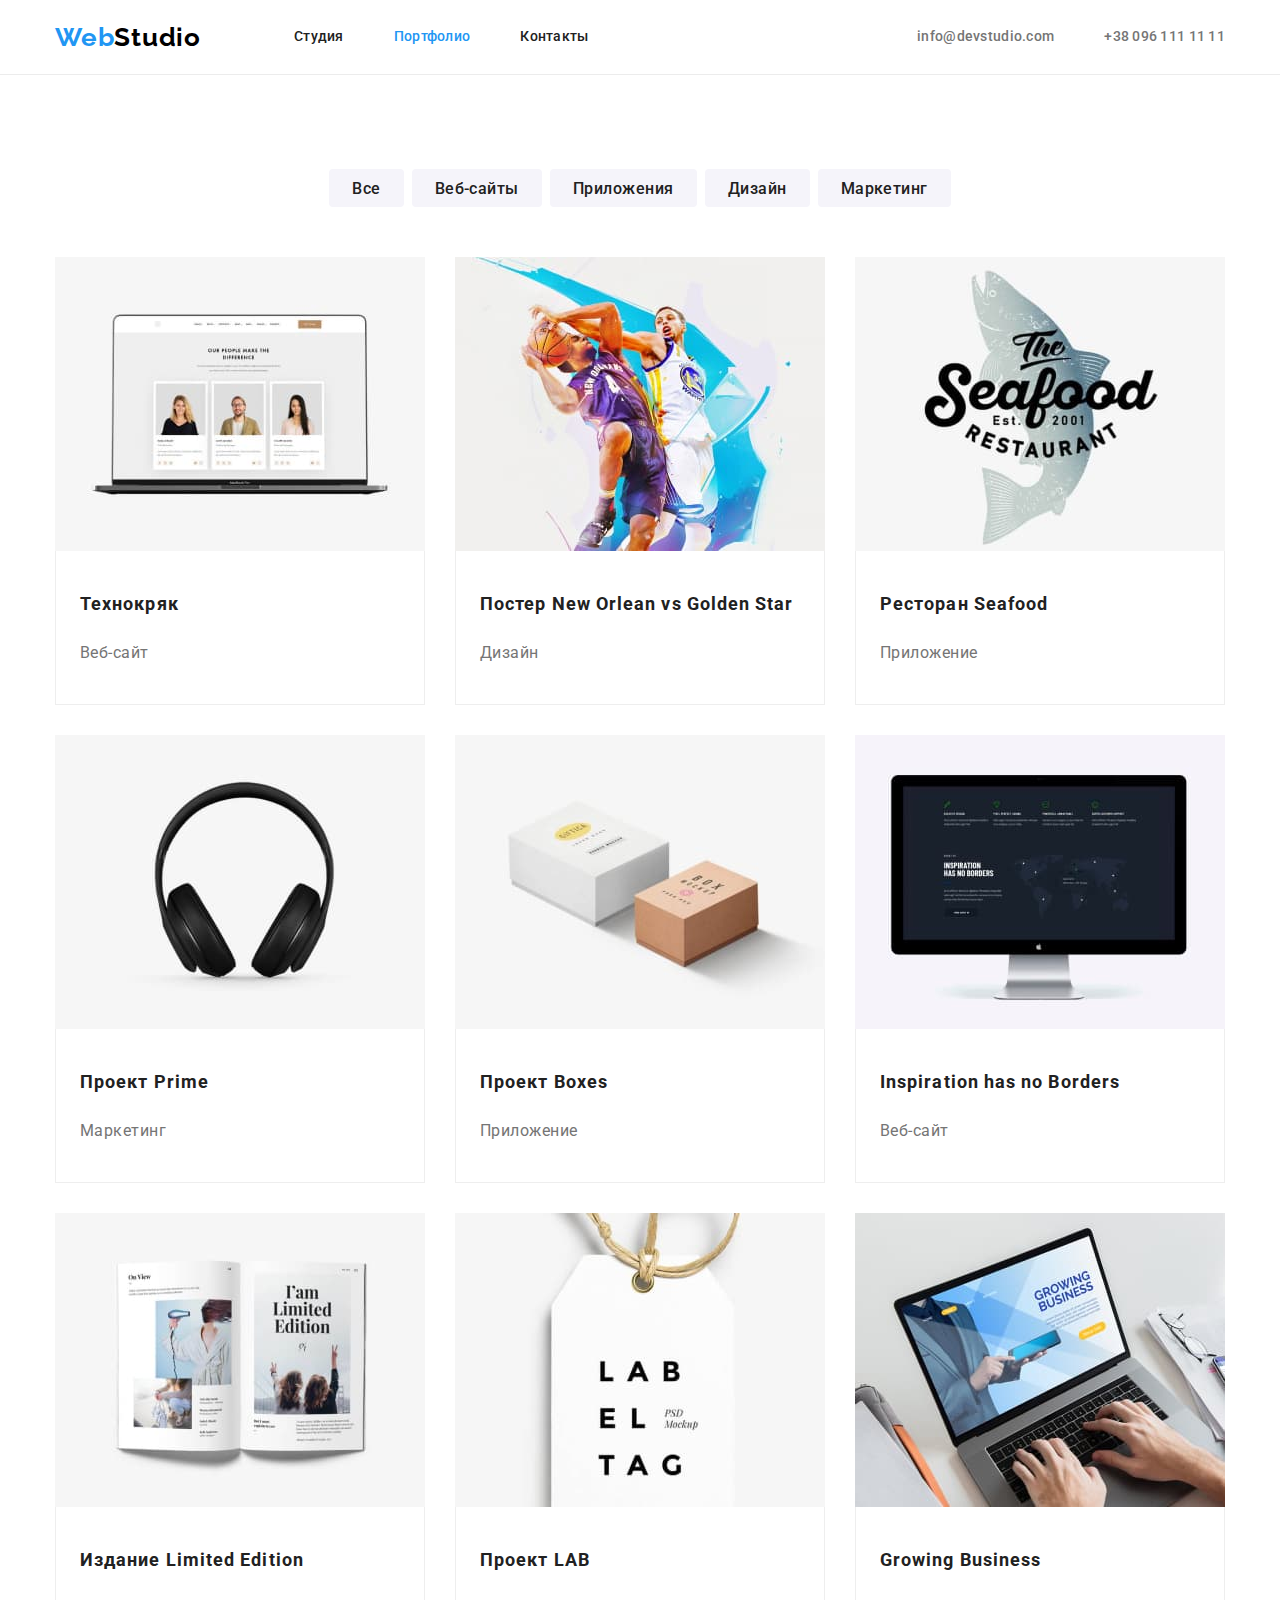
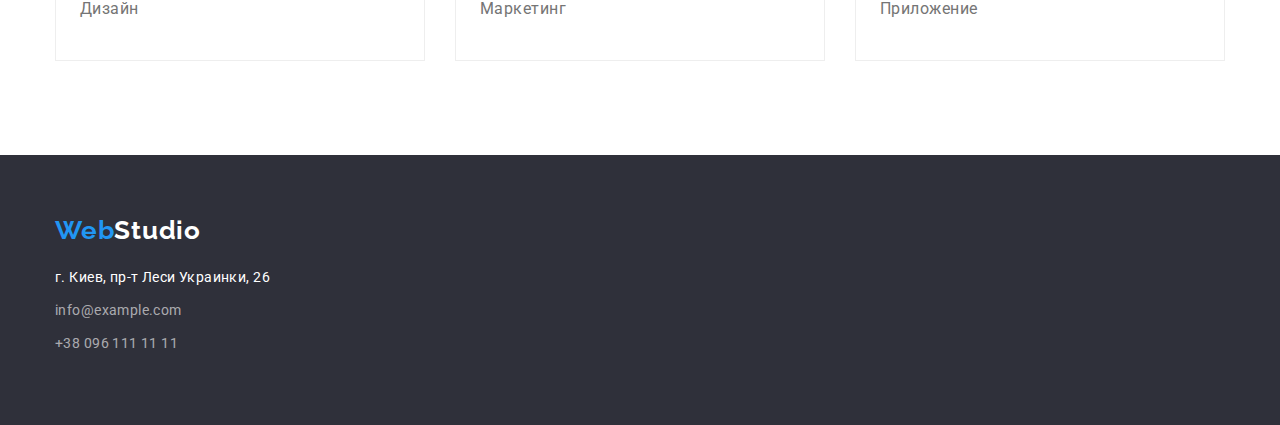
==== commit 8bf578de: "правки" ====
--- a/portfolio.html
+++ b/portfolio.html
@@ -223,7 +223,7 @@
           <ul class="list">
             <li>
               <a
-                href="https://goo.gl/maps/Yheyc2AnssqFfezK6"
+                href="https://goo.gl/maps/aoRDH4f9vQqKzGvZ9"
                 target="_blank"
                 class="footer-address"
                 >г. Киев, пр-т Леси Украинки, 26</a
--- a/css/styles.css
+++ b/css/styles.css
@@ -38,13 +38,11 @@
 }
 /* Header */
 .header {
-    ;
     border-bottom: 1px solid #ECECEC;
 }
 .cont-header {
     display: flex;
     align-items: center;
-    height: 79px
 }
 
 /* Logo */
@@ -157,6 +155,8 @@
 }
 .our-work .img {
     display: block;
+    max-width: 100%;
+    height: auto;
 }
 .our-work > .item:not(:last-child) {
     margin-right: 30px;
@@ -225,6 +225,8 @@
 }
 .examples .img {
     display: block;
+    max-width: 100%;
+    height: auto;
 }
 .examples-title {
     padding: 20px 24px;
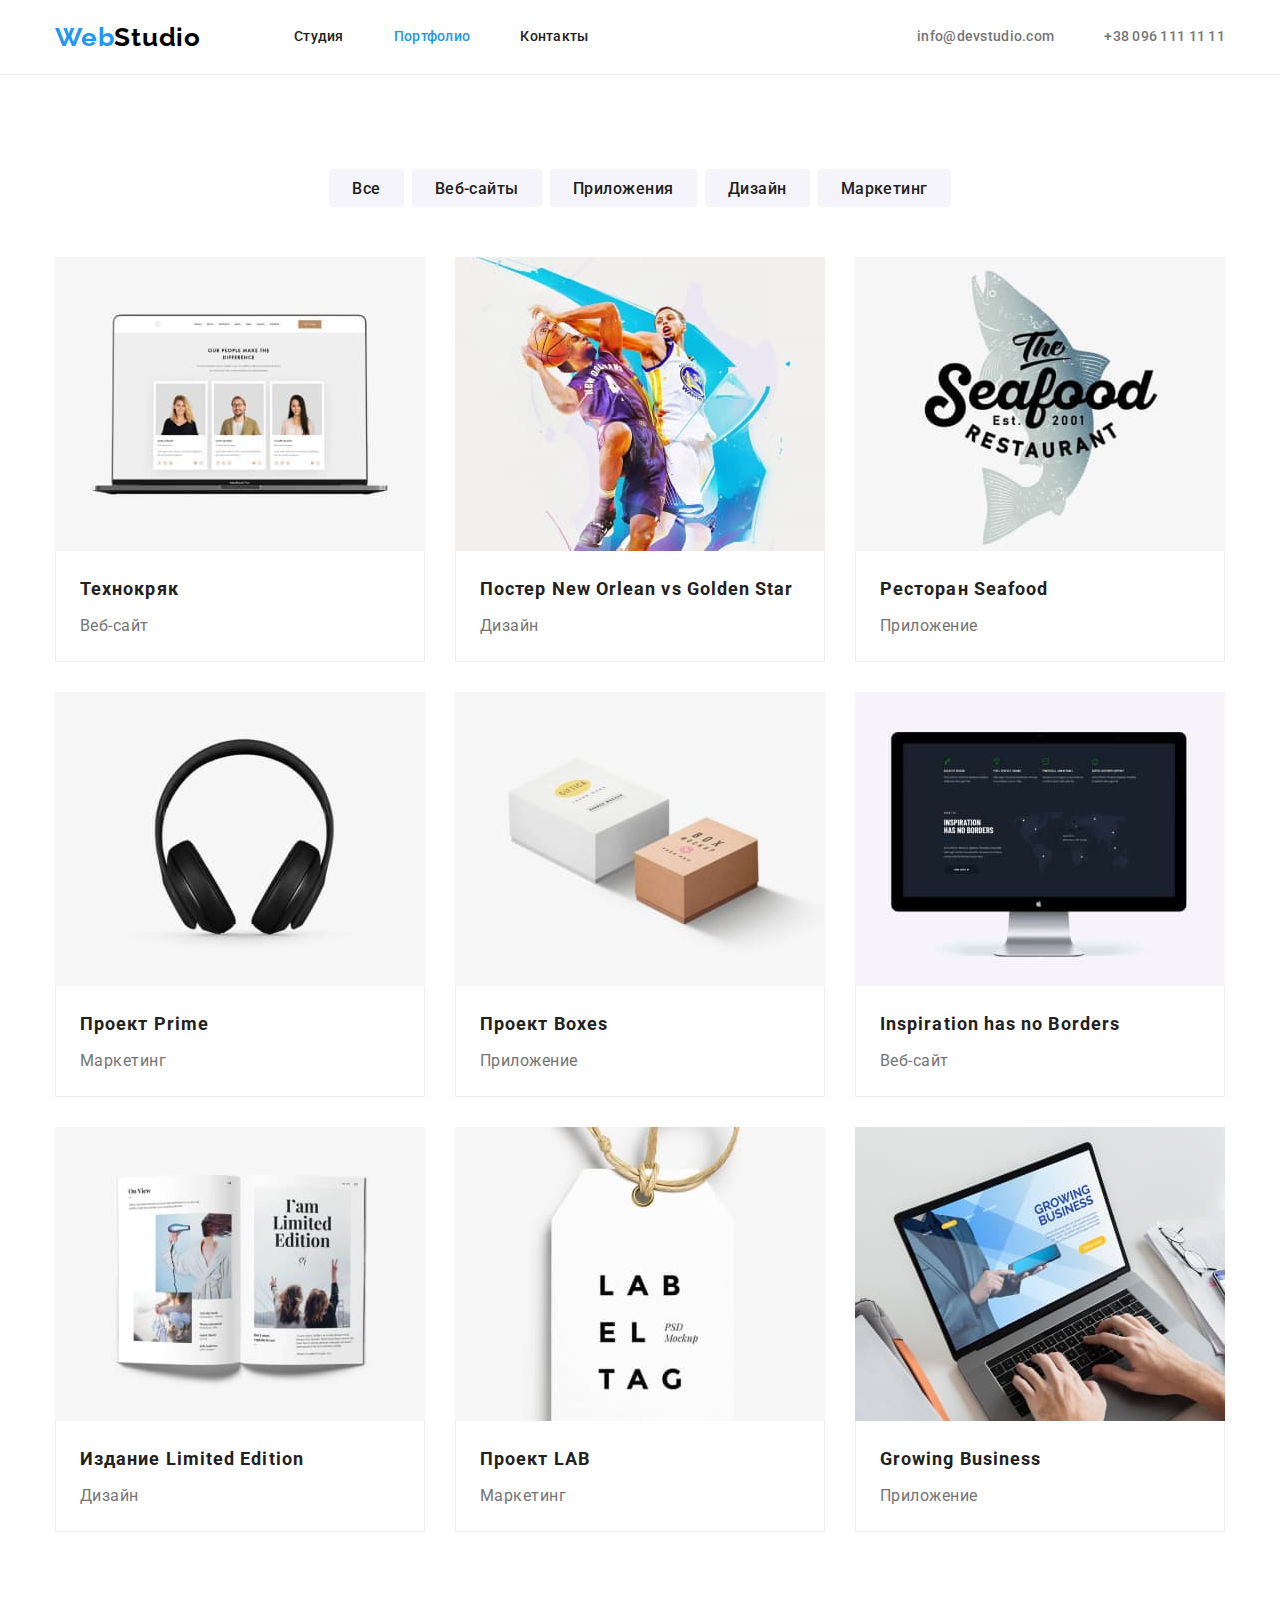
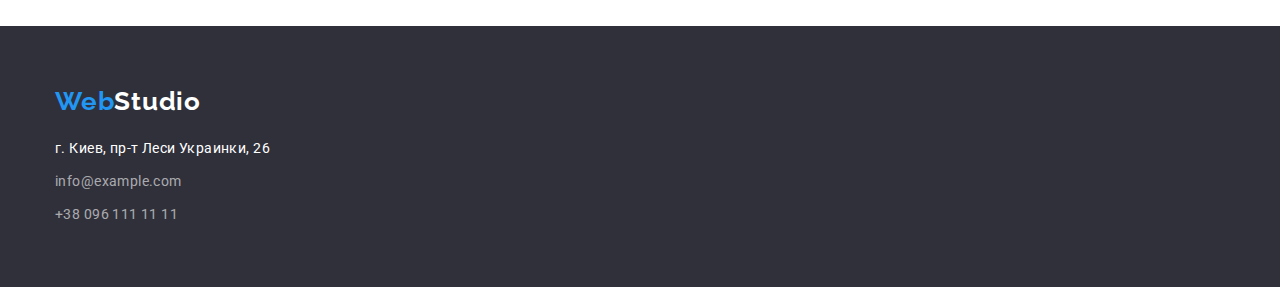
==== commit 992302dd: "+" ====
--- a/portfolio.html
+++ b/portfolio.html
@@ -221,7 +221,7 @@
 
         <address class="address">
           <ul class="list">
-            <li>
+            <li class="item">
               <a
                 href="https://goo.gl/maps/aoRDH4f9vQqKzGvZ9"
                 target="_blank"
@@ -229,12 +229,12 @@
                 >г. Киев, пр-т Леси Украинки, 26</a
               >
             </li>
-            <li>
+            <li class="item">
               <a href="mailto:info@example.com" class="footer-contacts"
                 >info@example.com</a
               >
             </li>
-            <li>
+            <li class="item">
               <a href="tel:+380961111111" class="footer-contacts"
                 >+38 096 111 11 11</a
               >
--- a/css/styles.css
+++ b/css/styles.css
@@ -23,12 +23,9 @@
 /* outline: 2px solid salmon; */
 }
 
-h1, h2, h3, h4, h5, p, {
-margin: 0;
-padding: 0;
-}
-.center {
-    text-align: center;
+h1, h2, h3, h4, h5, p {
+    margin: 0;
+    padding: 0;
 }
 
 .list {
@@ -110,6 +107,7 @@
 height: 600px;
 text-align: center;
 padding-top: 200px;
+padding-bottom: 200px;
 }
 .herro-title {
     font-weight: 900;
@@ -125,8 +123,13 @@
 /* Feature */
 .feature {
     display: flex;
-    justify-content: space-between;
-}
+    justify-content: space-between;    
+}
+
+.feature .item {
+    width: 270px;
+}
+
 .feature .item:not(:last-child) {
     margin-right: 30px;
 }
@@ -140,6 +143,7 @@
     margin-bottom: 10px;
 }
 .feature-text {
+    min-height: 75px;
     font-weight: 400;
     line-height: 1.71;
     letter-spacing: 0.03em;
@@ -147,20 +151,22 @@
 }
 
 /* Our-work */
-.our-work {
-    display: flex;
-    justify-content: space-between;
-    margin-right: 30px;
-    margin-bottom: 0;
+.section-our-work {
+    padding-top: 0;
 }
 .our-work .img {
     display: block;
     max-width: 100%;
     height: auto;
 }
+.our-work {
+    display: flex;
+    justify-content: space-between;
+}
 .our-work > .item:not(:last-child) {
     margin-right: 30px;
 }
+
 .our-work-title, .team-title {
     font-weight: 700;
     font-size: 36px;
@@ -190,7 +196,8 @@
 }
 .our-team .foto {
     display: block;
-    margin-bottom: 30px;
+    max-width: 100%;
+    height: auto;
 }
 
 .full-name, .post {
@@ -200,14 +207,15 @@
     text-align: center;
     letter-spacing: 0.03em;
     margin-bottom: 10px;
-
 }
 .post {
     font-weight: 400;
     color: var(--second-text-color);
-    margin-bottom: 30px;
-}
-
+    margin-bottom: 0;
+}
+.team-info {
+    padding: 30px 0;
+}
 
 /* Portfolio */
 .examples {
@@ -312,6 +320,10 @@
     color: #FFFFFF;
     background-color: var(--accent-background-color);
     cursor: pointer;
+
+    padding: 10px 32px;
+    box-shadow: 0px 4px 4px rgba(0, 0, 0, 0.15);
+    border-radius: 4px;
 }
 .button-order:hover, .button-order:focus {
     background-color: #188CE8;
@@ -331,6 +343,8 @@
     text-decoration: none;
     color: #FFFFFF;
     display: inline-block;
+}
+.address .item:not(:last-child) {
     margin-bottom: 9px;
 }
 .footer-contacts {
